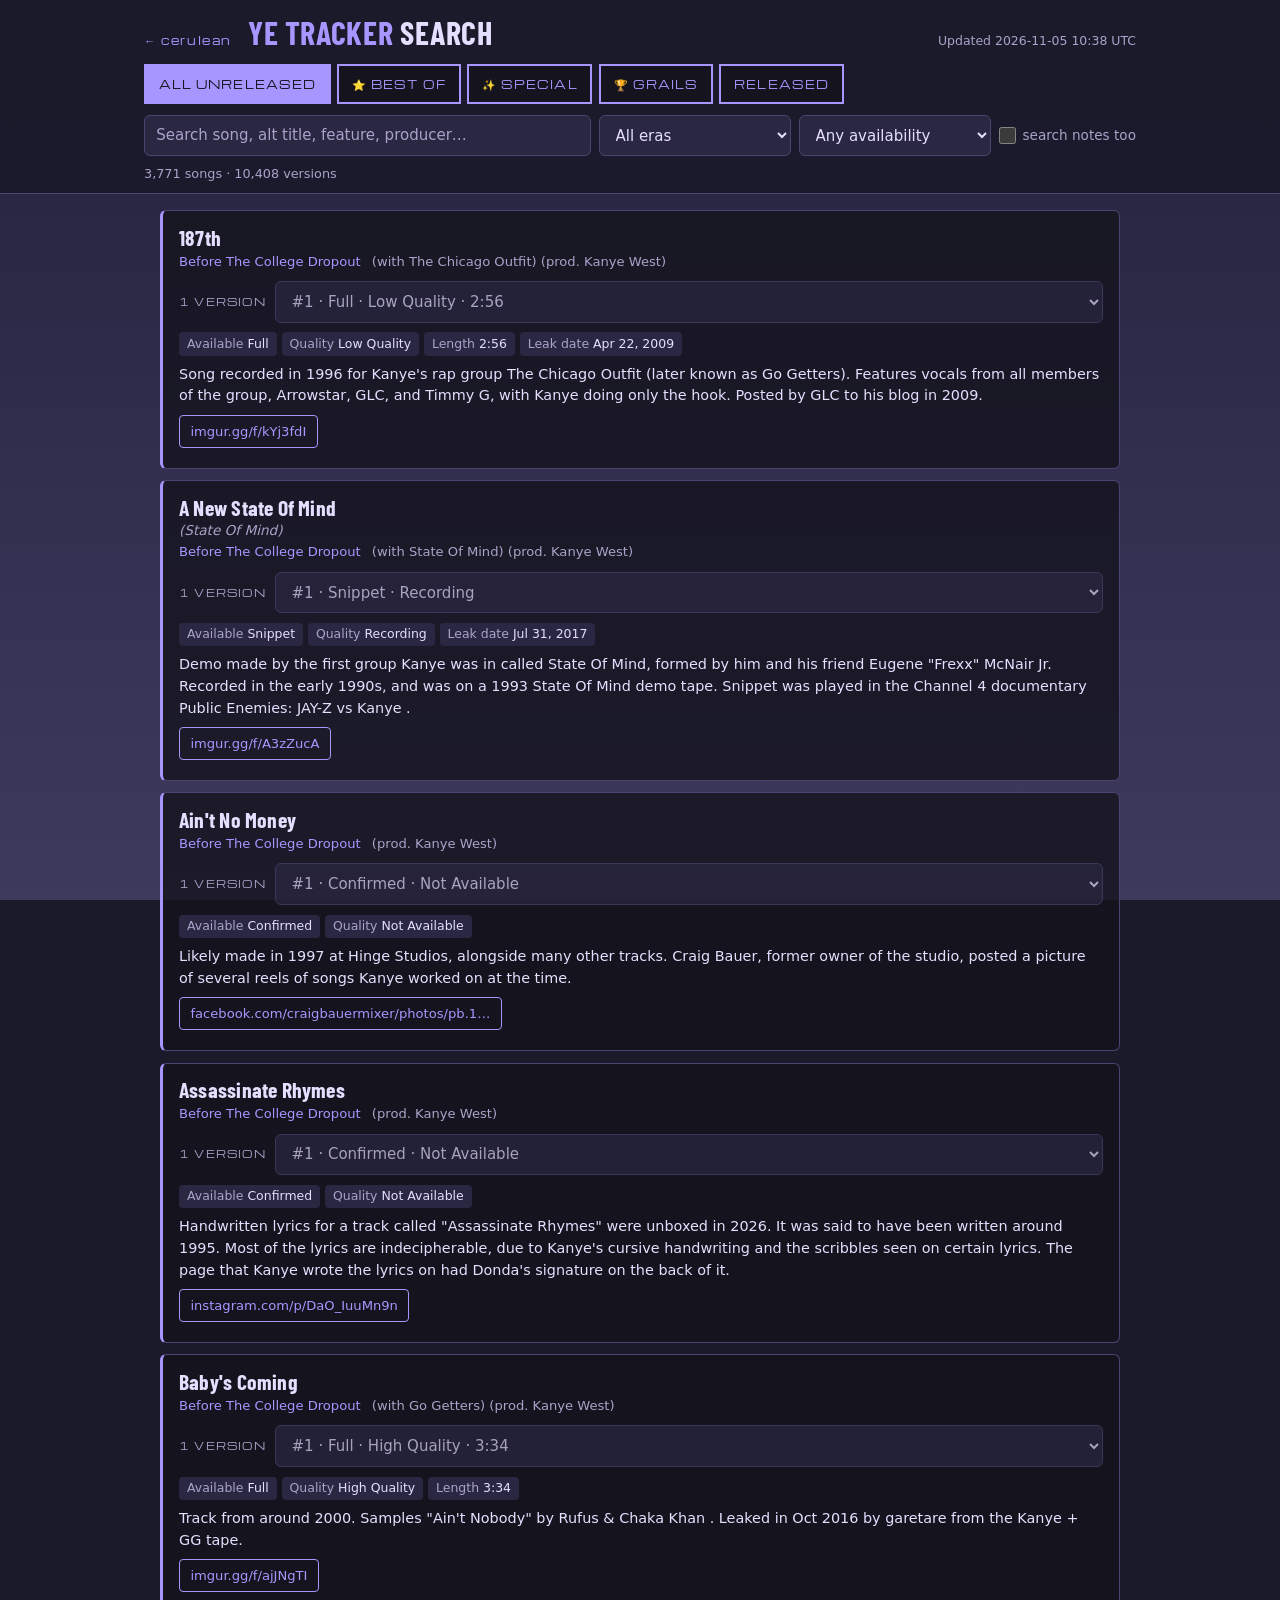
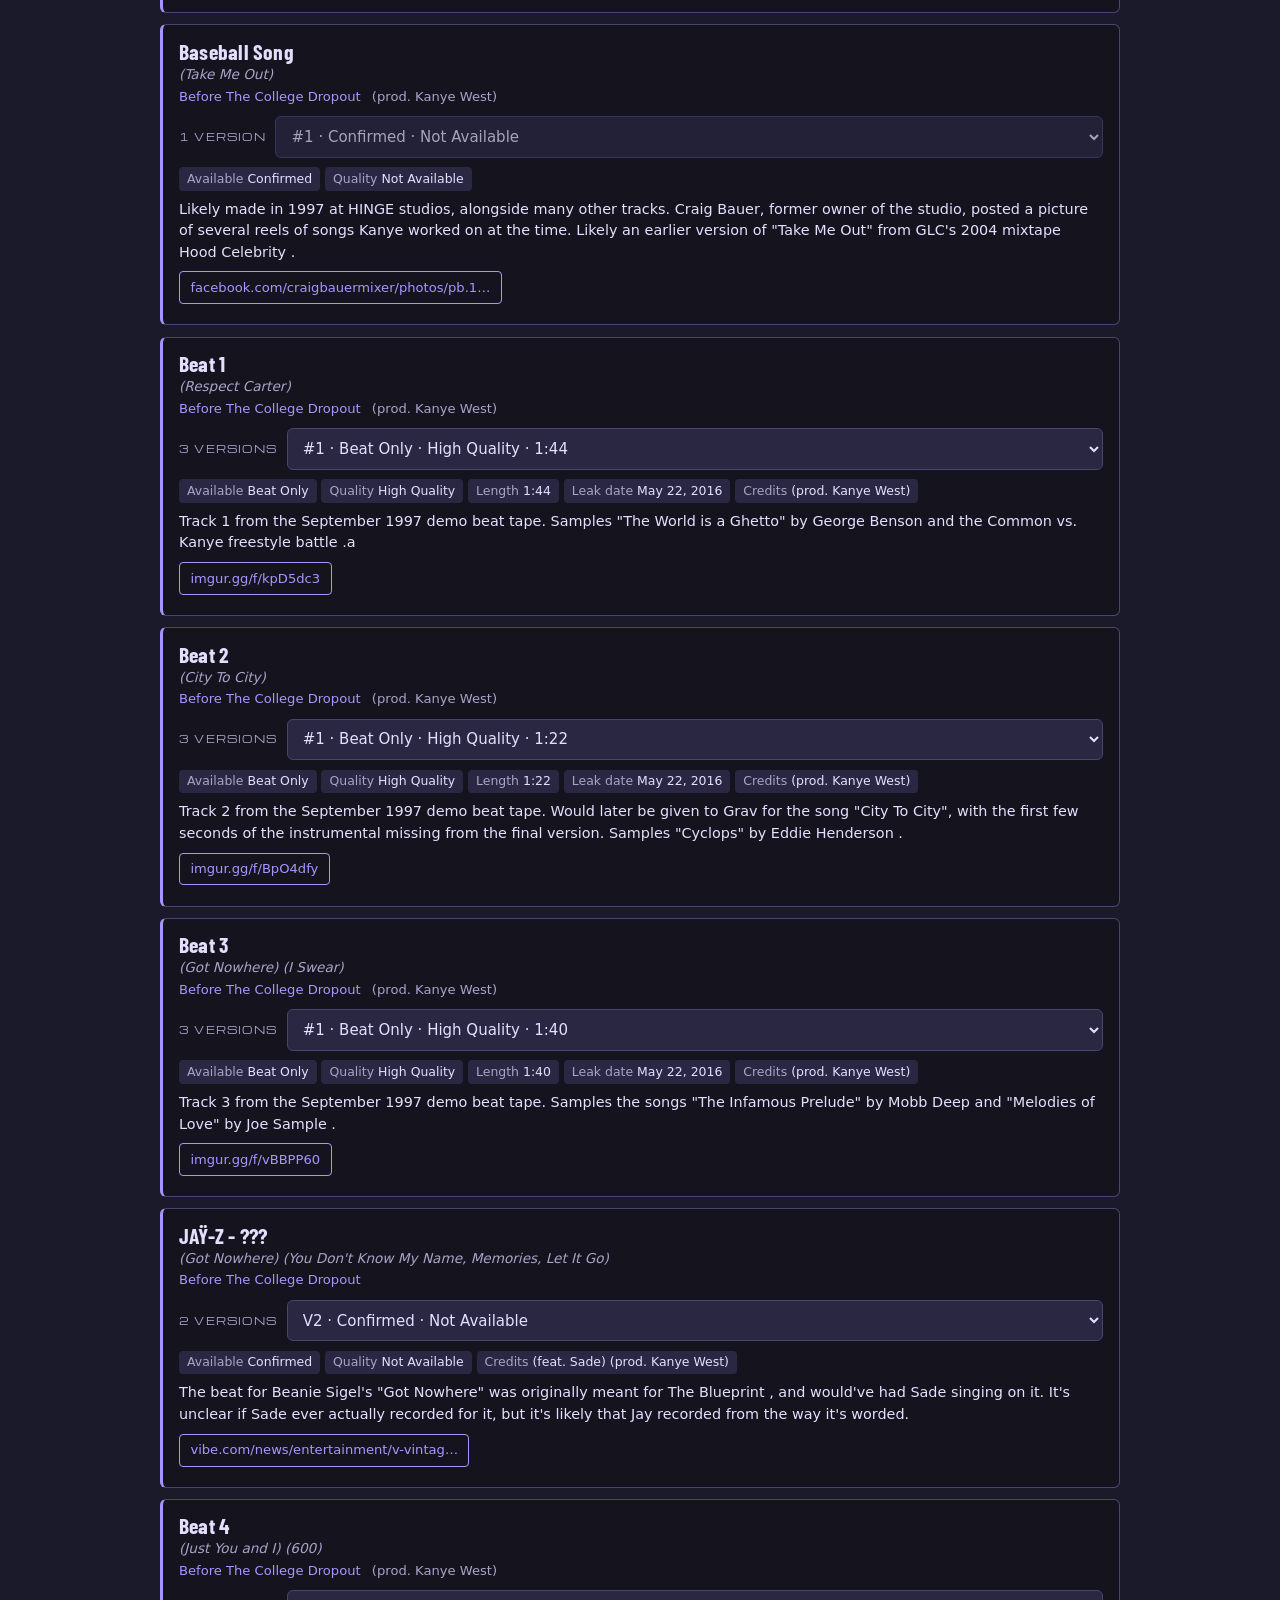
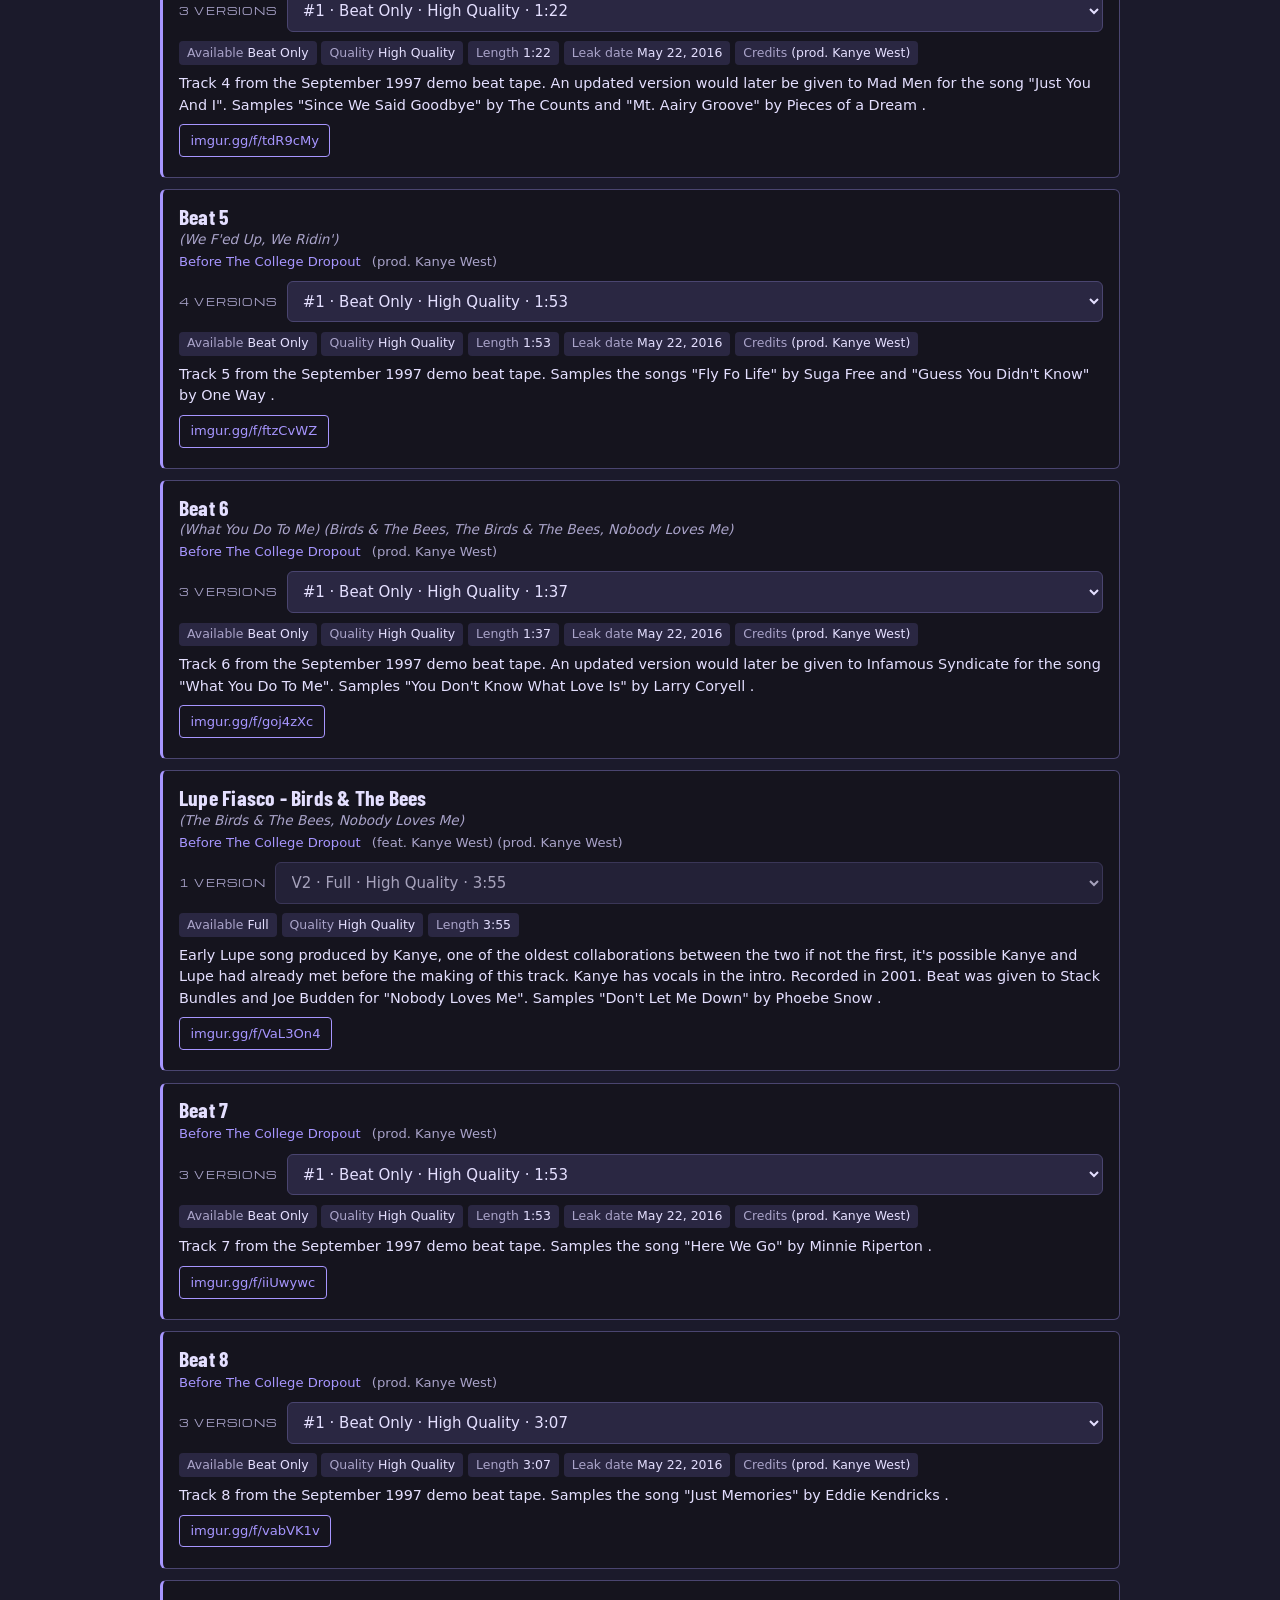
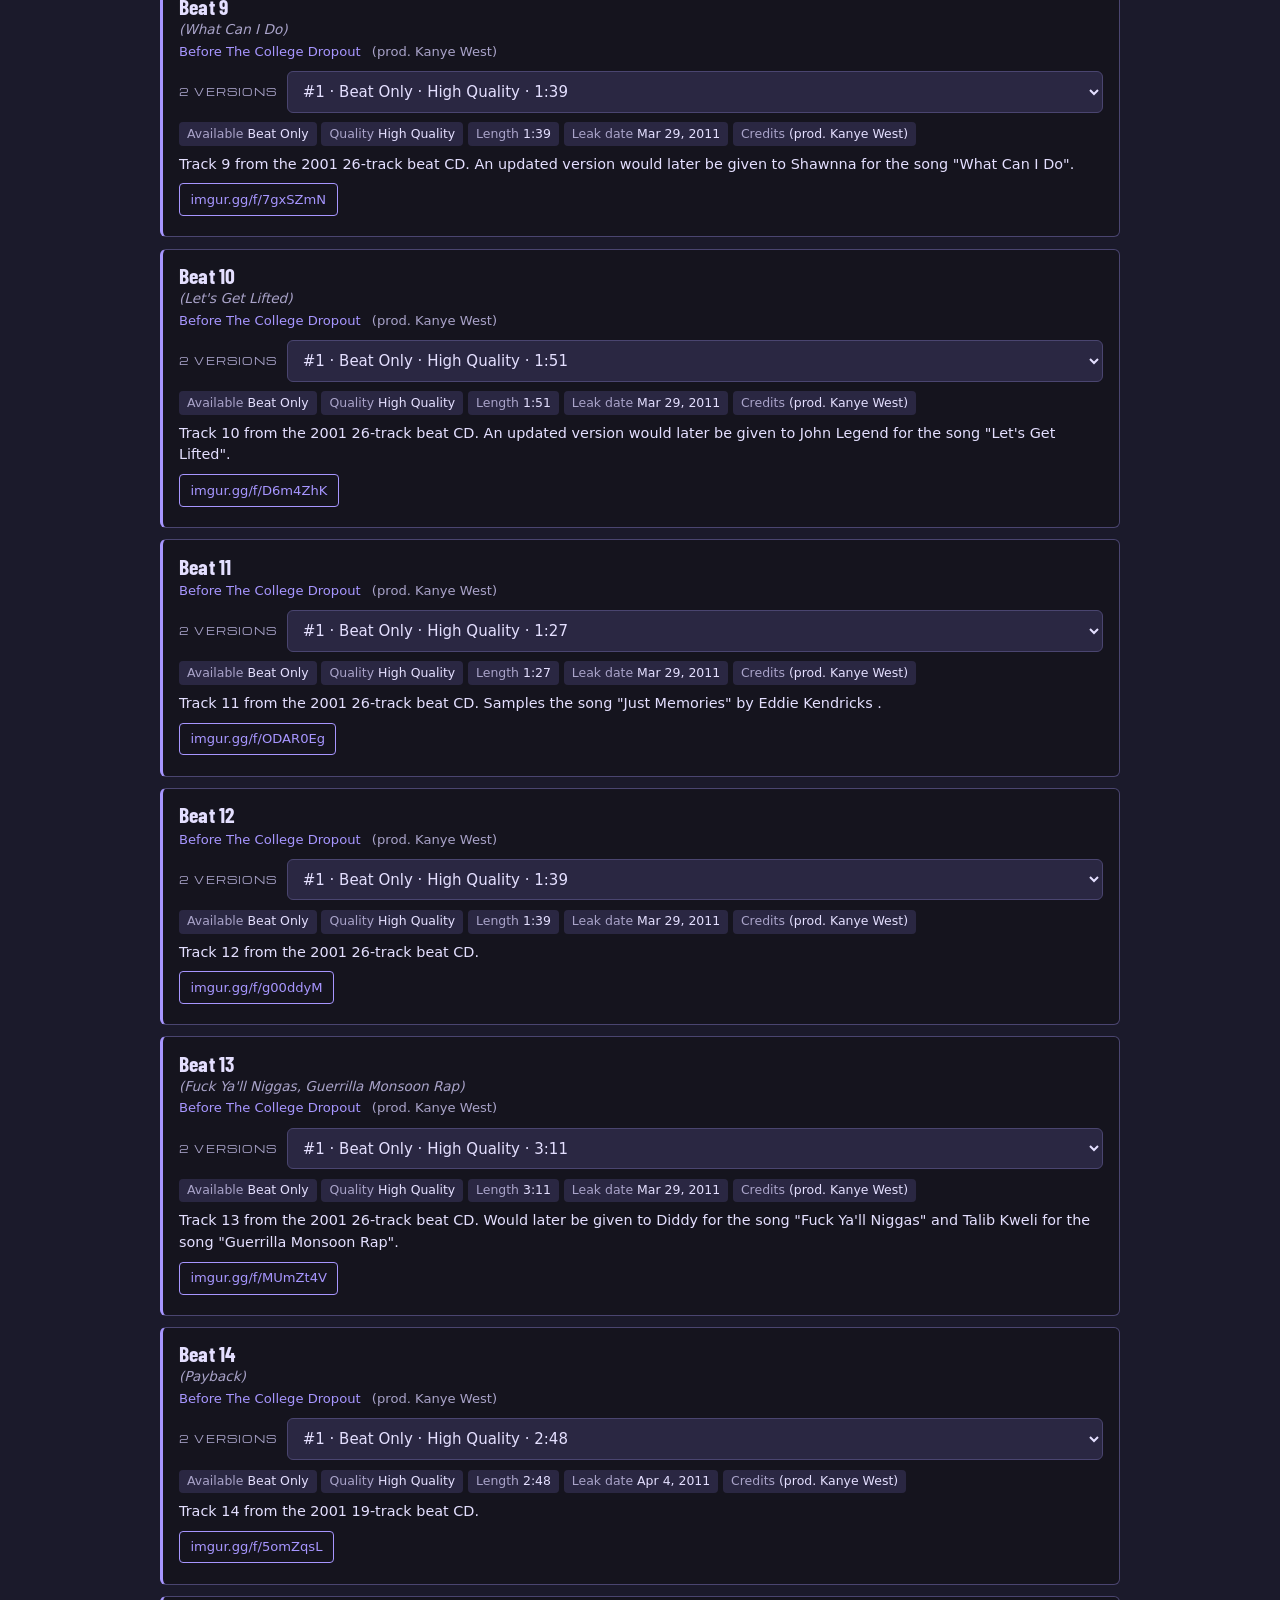
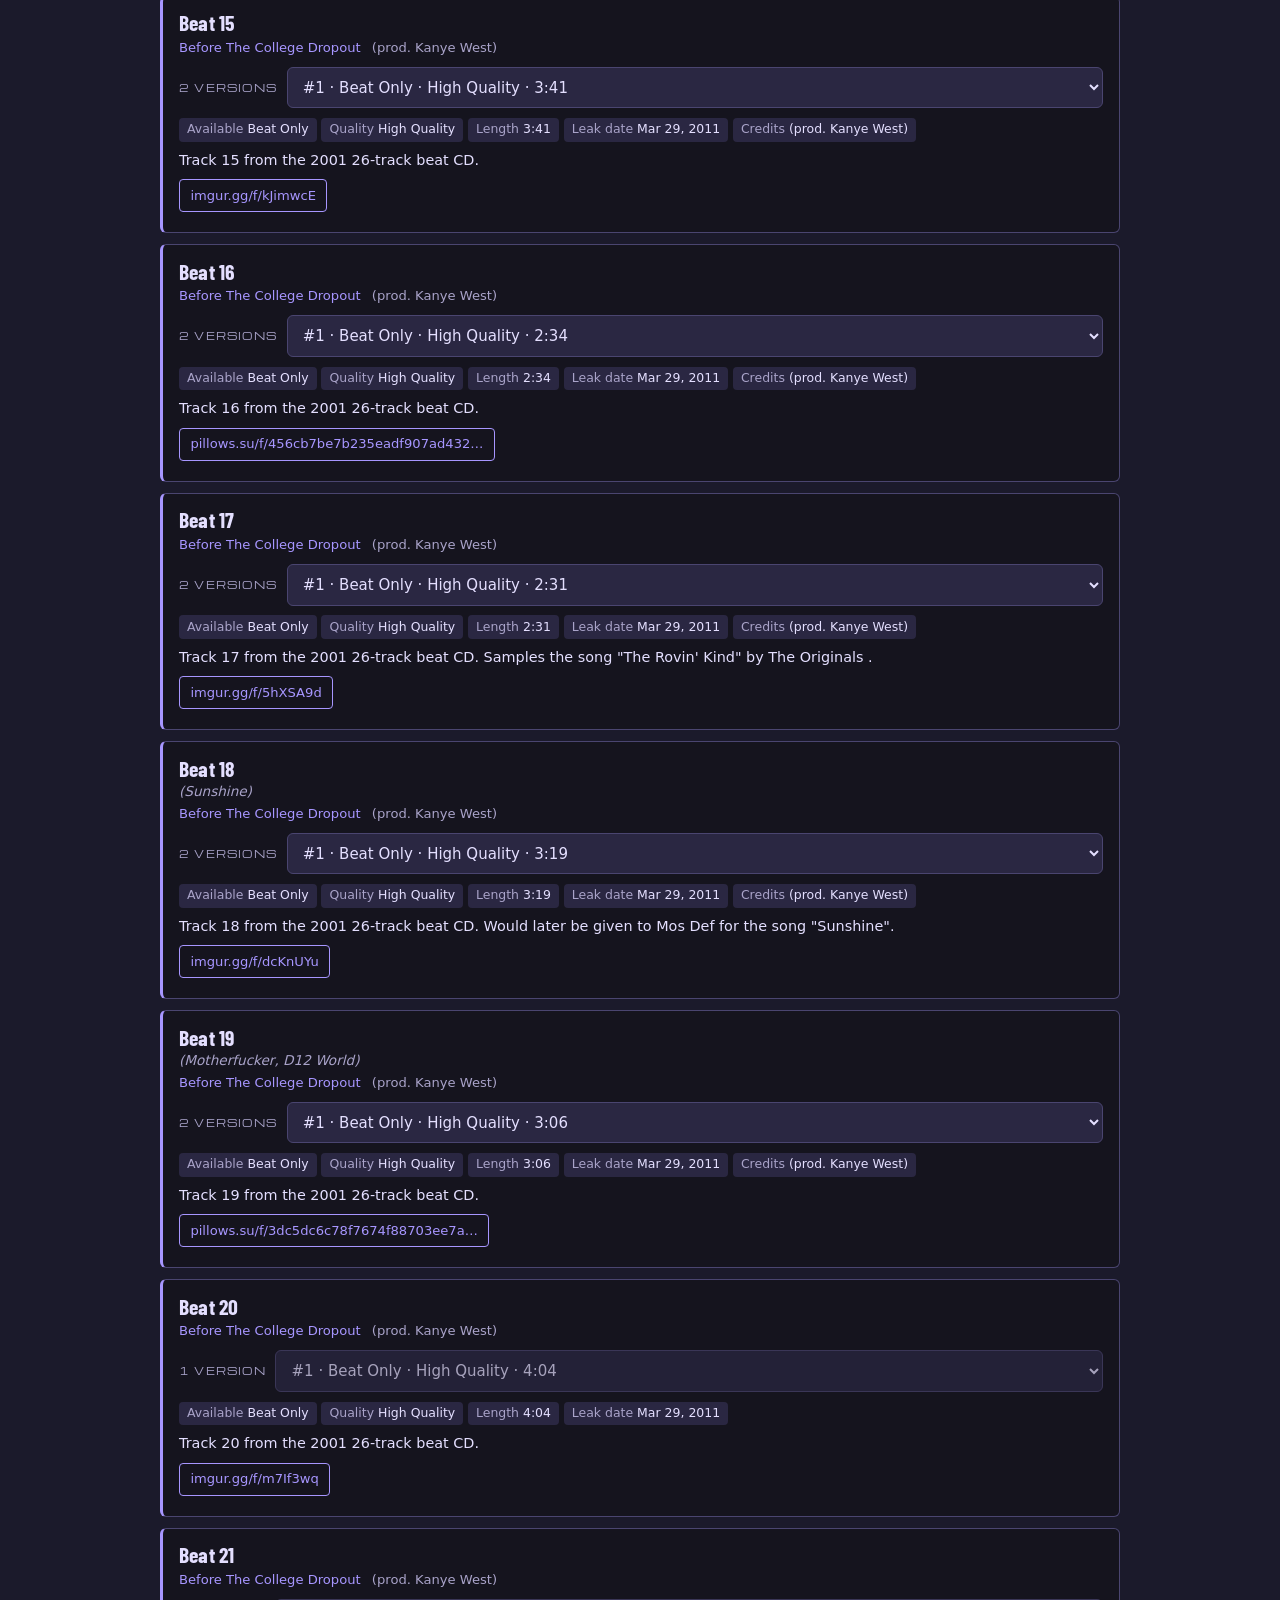
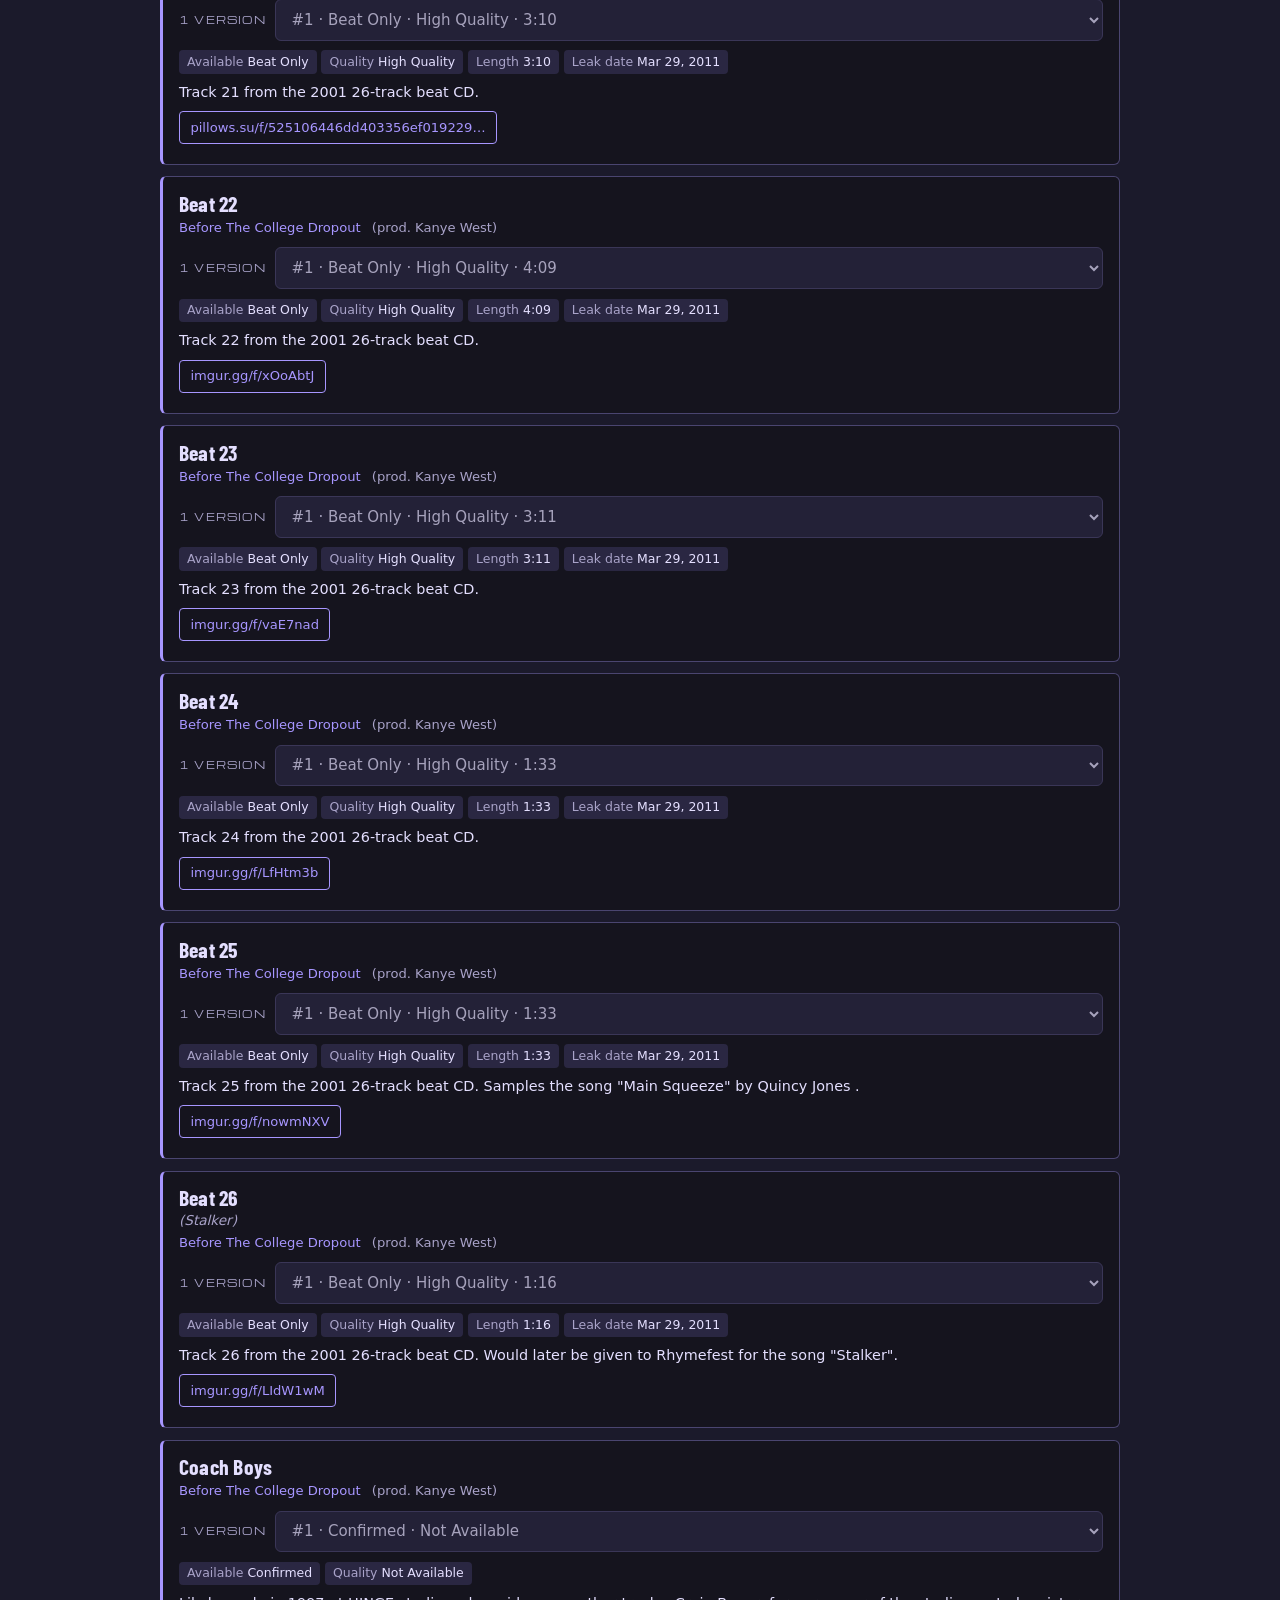
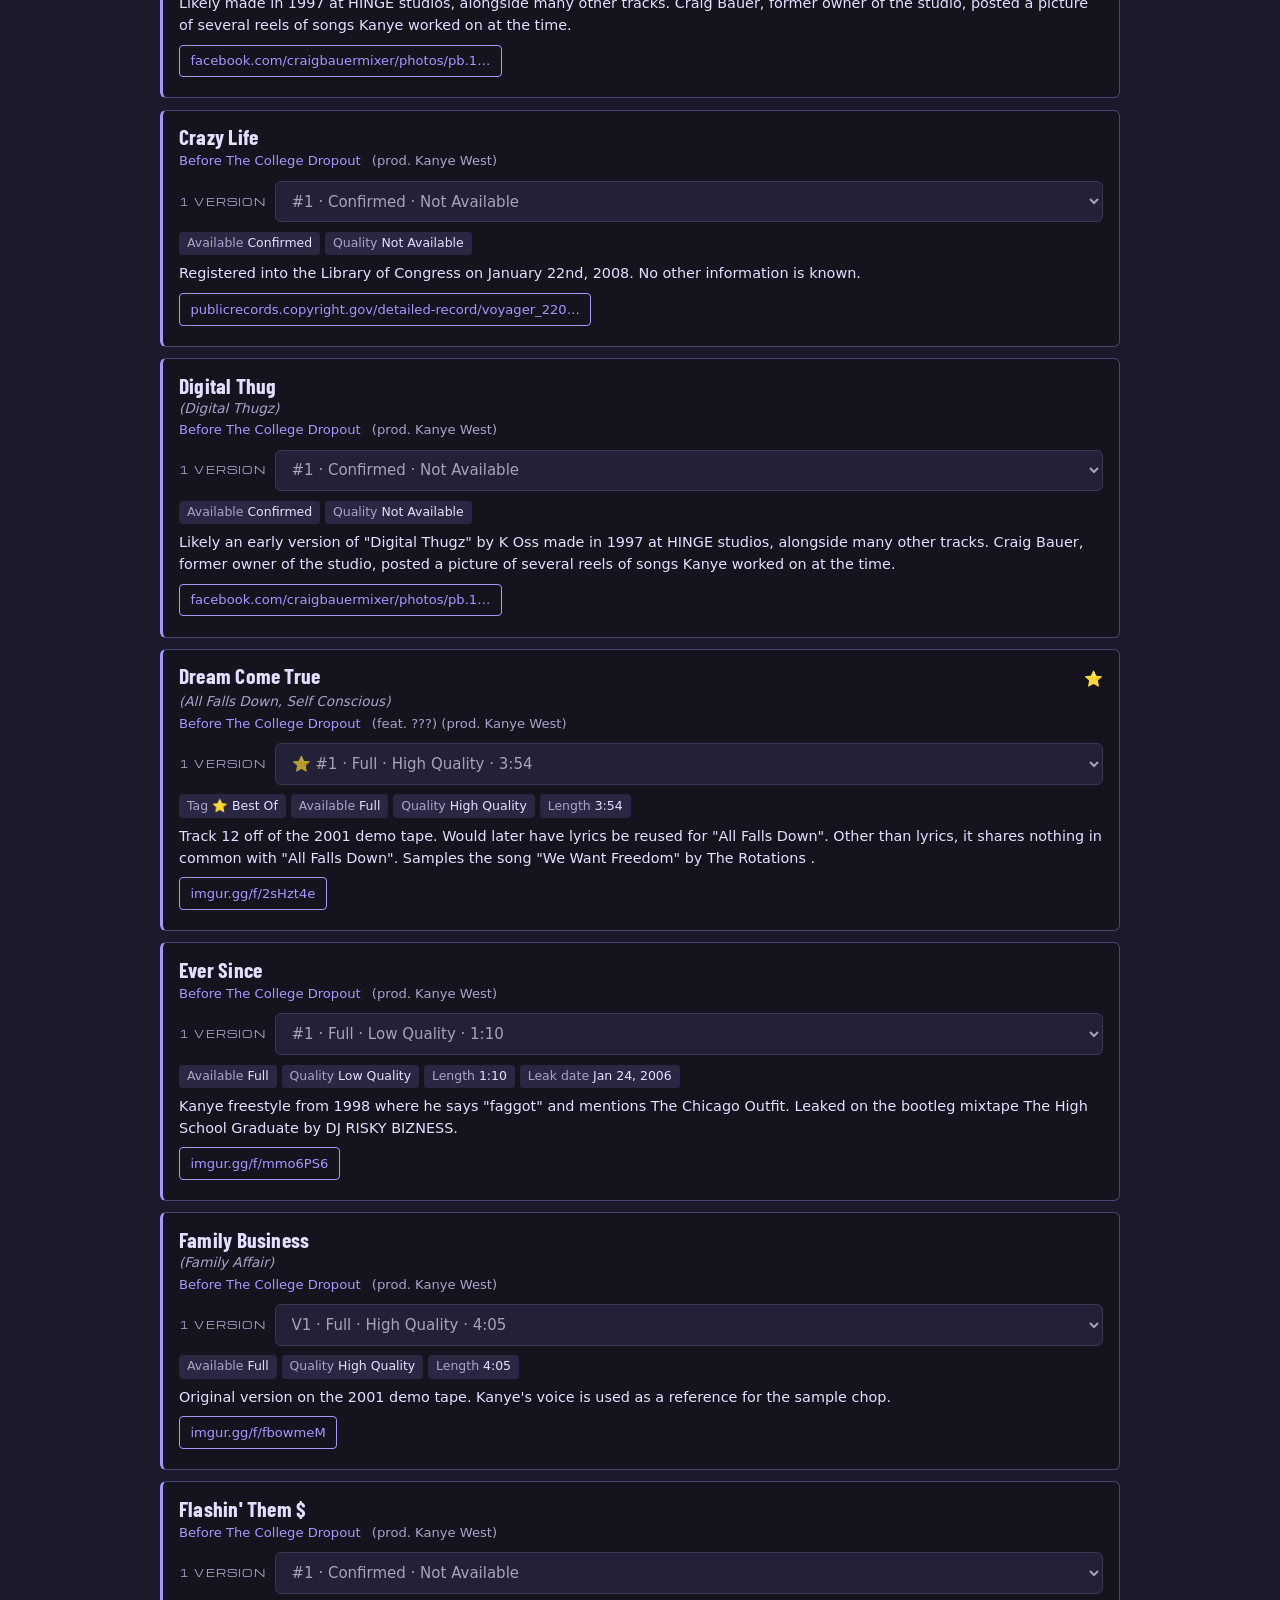
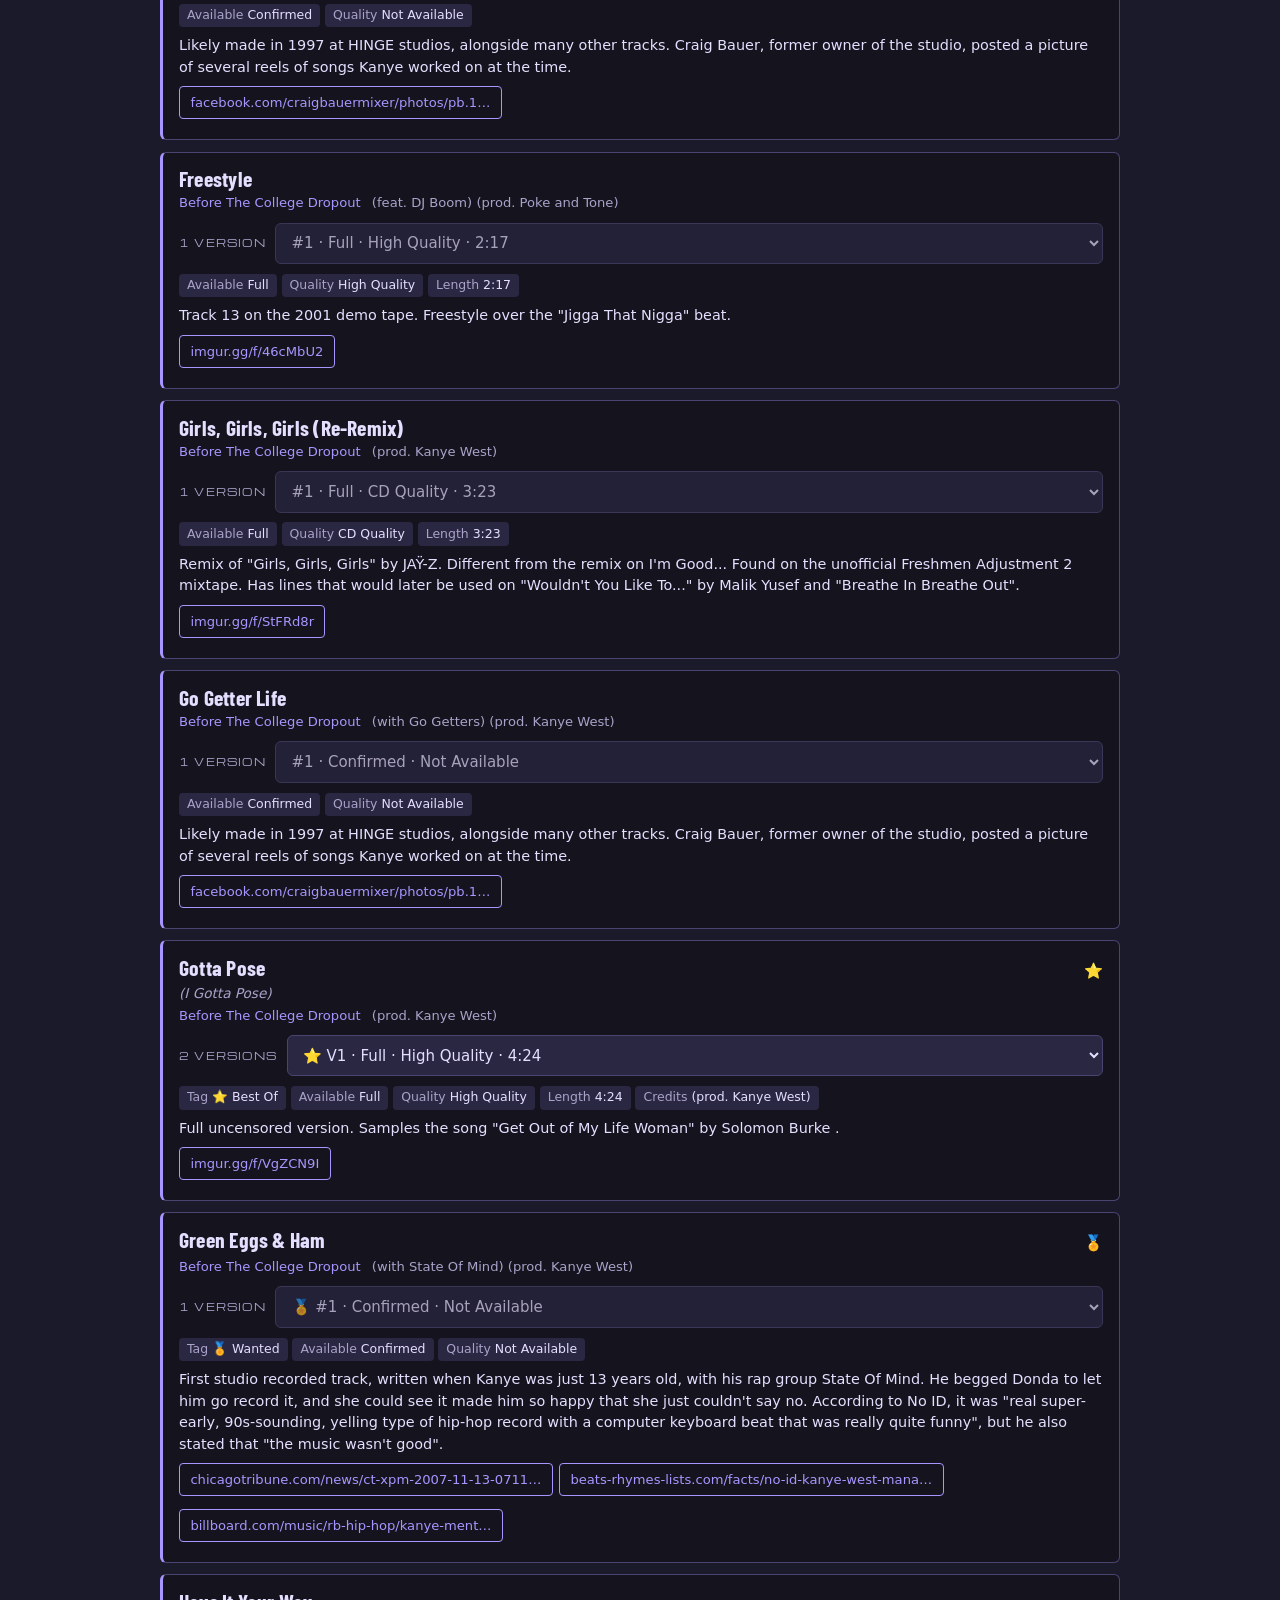
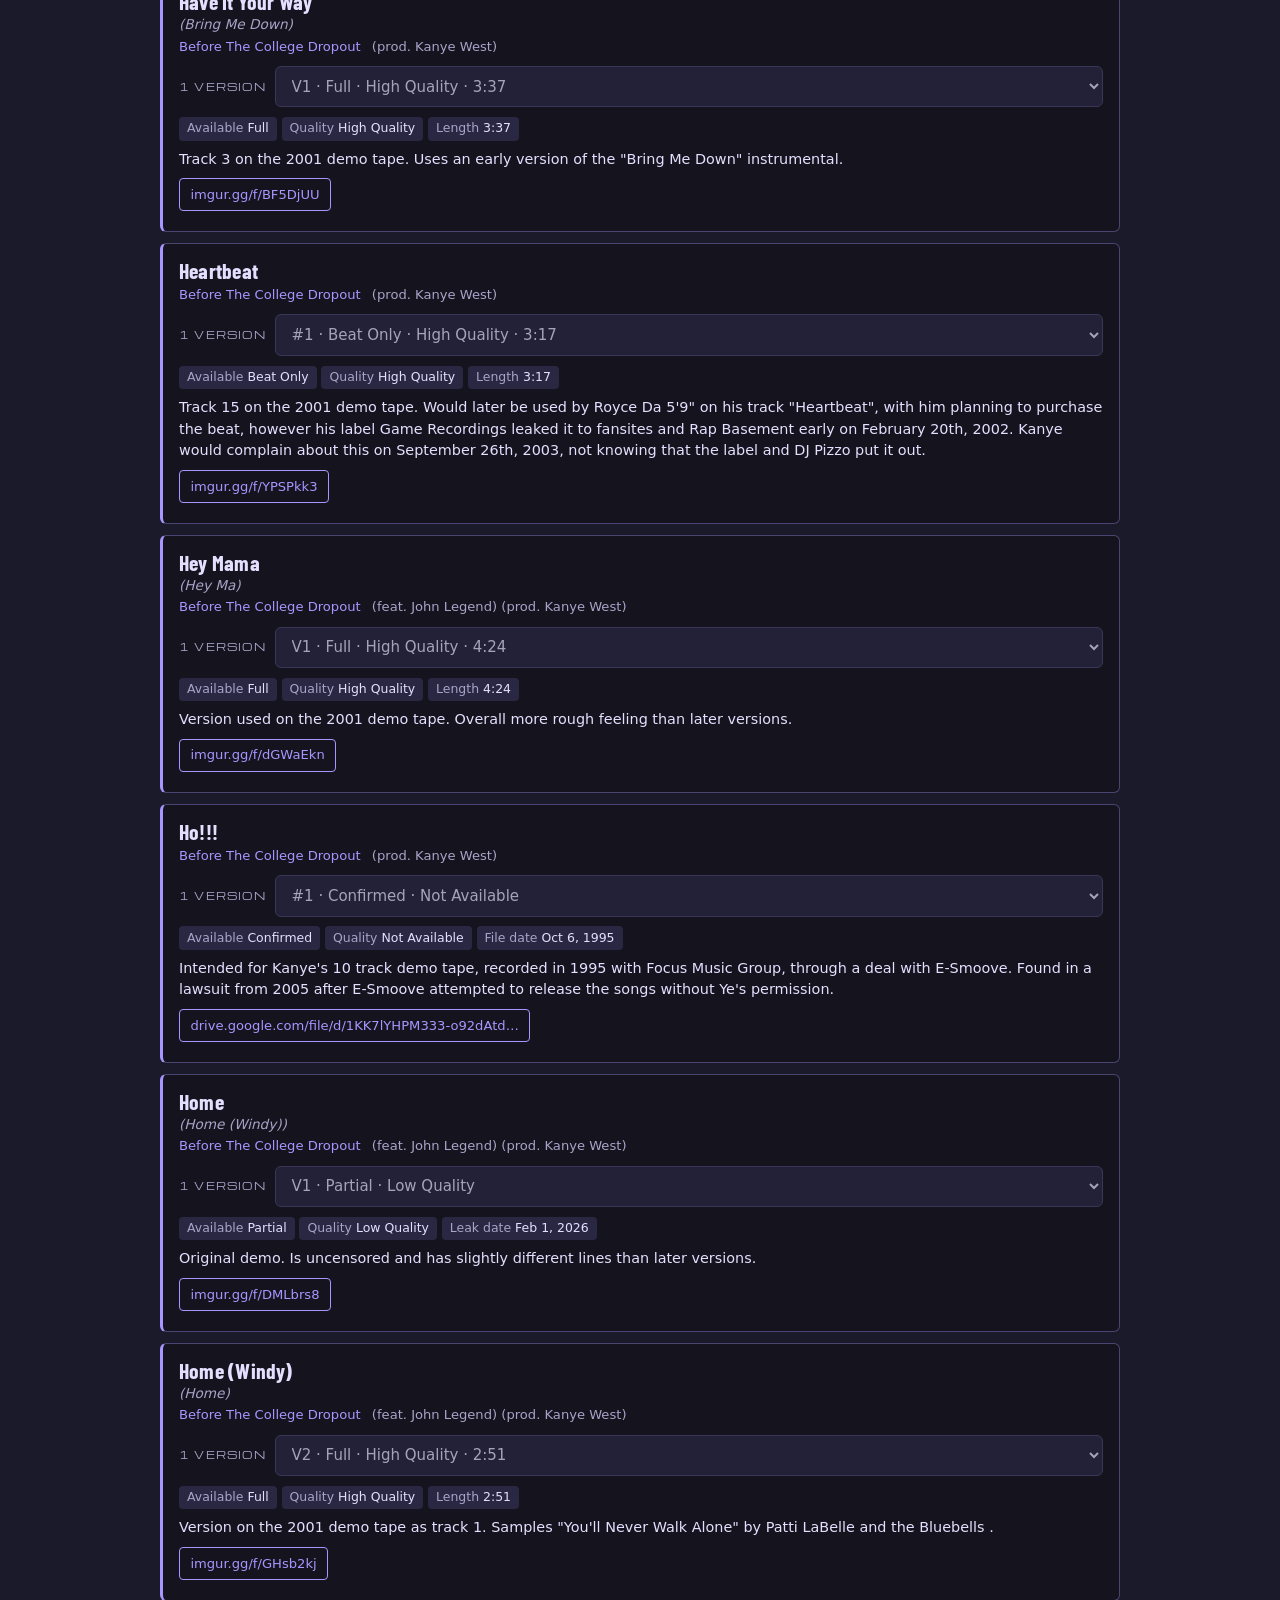
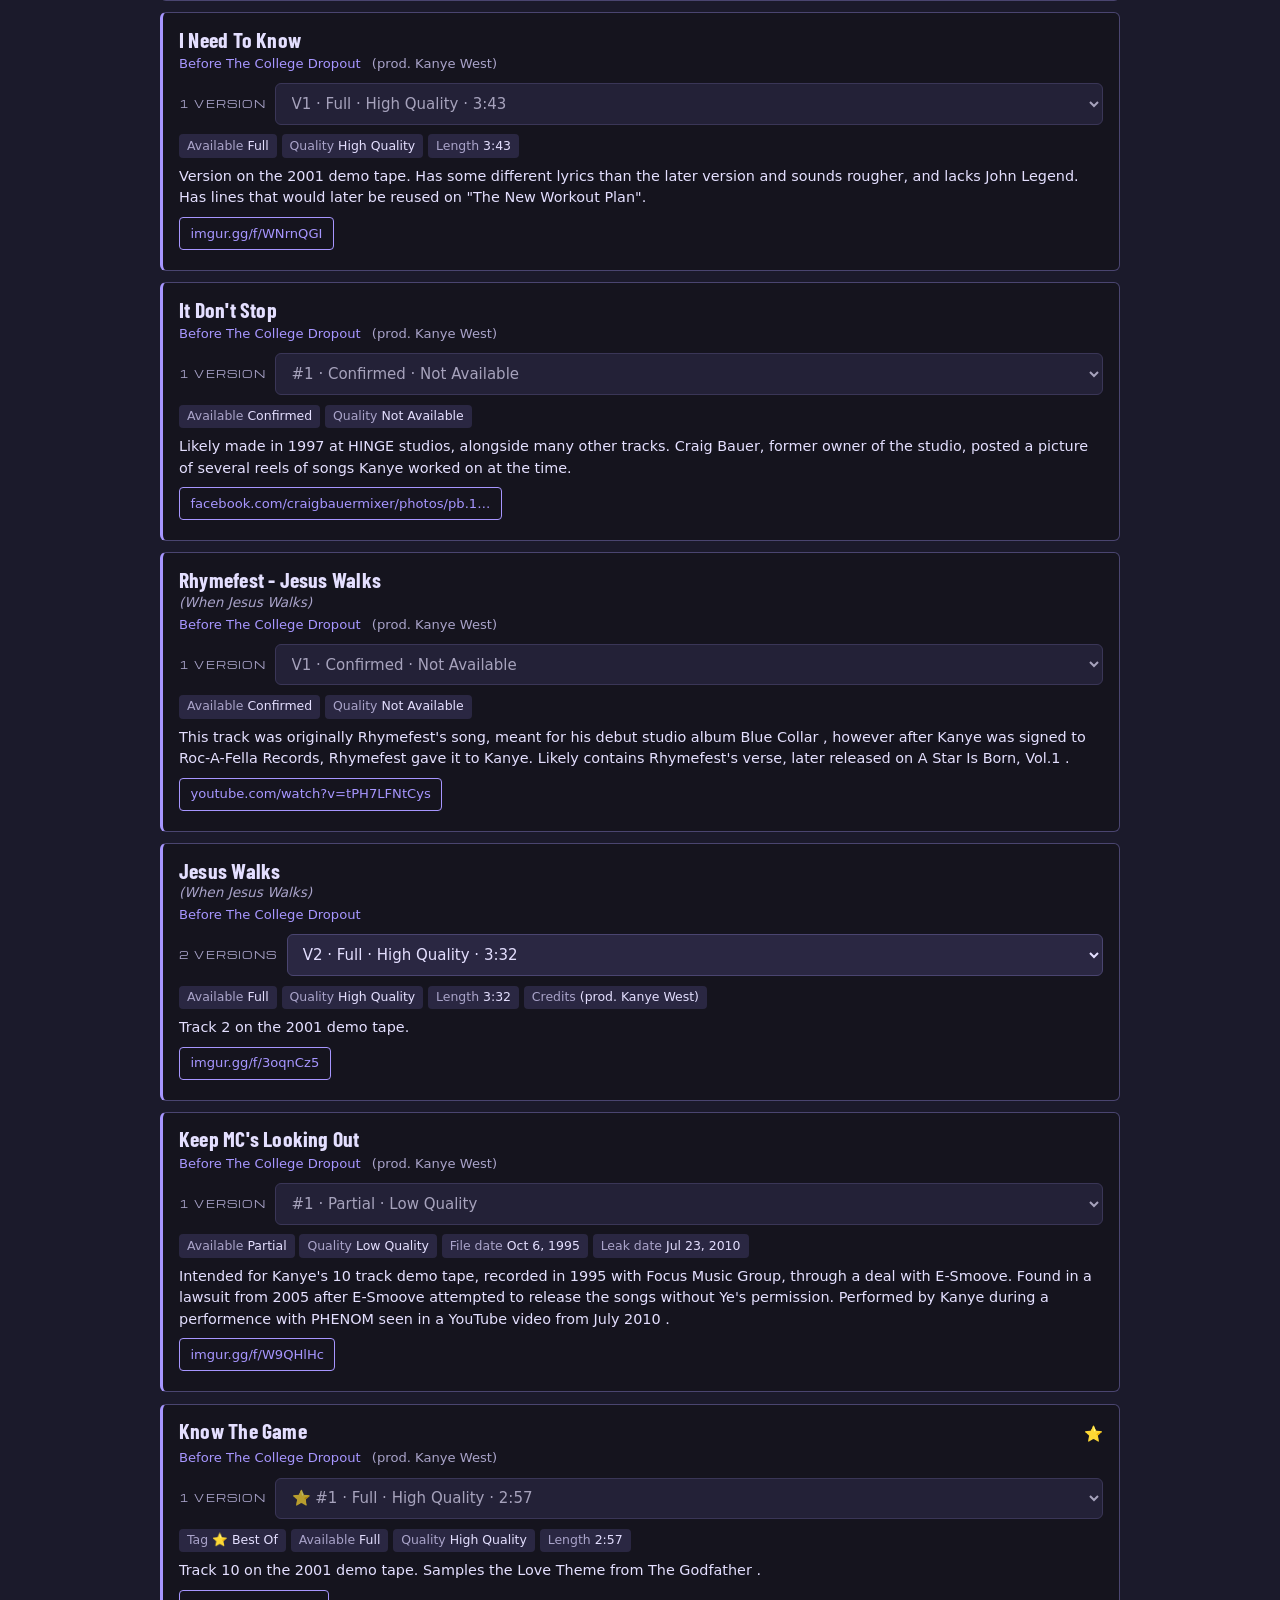
==== tracker/index.html @ 4802e254 "Add searchable ye tracker page at /tracker Scrapes yetracker.net into tracker/data.json, groups each" ====
<!DOCTYPE html>
<html lang="en">
<head>
  <meta charset="UTF-8">
  <meta name="viewport" content="width=device-width, initial-scale=1.0">
  <title>ye tracker search</title>
  <meta name="description" content="Search every song and version on the Ye Tracker, with Best Of and Special picks.">
  <link rel="icon" href="../favicon.svg" type="image/svg+xml">
  <meta name="theme-color" content="#24223a">
  <link rel="stylesheet" href="tracker.css">
</head>
<body>
  <header class="top">
    <div class="top-inner">
      <a class="home" href="../">← cerulean</a>
      <h1>ye tracker <span>search</span></h1>
      <p class="meta" id="meta">loading…</p>
    </div>

    <nav class="views" aria-label="Lists">
      <button type="button" data-view="all" aria-pressed="true">All unreleased</button>
      <button type="button" data-view="best" aria-pressed="false">⭐ Best Of</button>
      <button type="button" data-view="special" aria-pressed="false">✨ Special</button>
      <button type="button" data-view="grail" aria-pressed="false">🏆 Grails</button>
      <button type="button" data-view="released" aria-pressed="false">Released</button>
    </nav>

    <div class="controls">
      <label class="search">
        <span class="sr">Search songs</span>
        <input id="q" type="search" placeholder="Search song, alt title, feature, producer…" autocomplete="off" spellcheck="false">
      </label>
      <label class="sel">
        <span class="sr">Era</span>
        <select id="era"><option value="">All eras</option></select>
      </label>
      <label class="sel" id="portion-wrap">
        <span class="sr">Availability</span>
        <select id="portion">
          <option value="">Any availability</option>
          <option value="playable">Has audio</option>
          <option>OG File</option><option>Full</option><option>Tagged</option><option>Partial</option>
          <option>Snippet</option><option>Beat Only</option><option>Stem Bounce</option>
          <option>Confirmed</option><option>Rumored</option>
        </select>
      </label>
      <label class="check"><input id="notes" type="checkbox"> search notes too</label>
    </div>
    <p class="count" id="count" aria-live="polite"></p>
  </header>

  <main id="list" class="list"></main>
  <div id="more" class="more" aria-hidden="true"></div>

  <footer class="foot">
    Data from <a href="https://yetracker.net" target="_blank" rel="noopener">yetracker.net</a>, refreshed automatically. Not affiliated.
  </footer>

  <template id="card-tpl">
    <article class="card">
      <div class="card-head">
        <h2 class="name"></h2>
        <span class="flags"></span>
      </div>
      <p class="alt"></p>
      <p class="sub"><span class="era"></span><span class="credits"></span></p>
      <label class="vsel">
        <span class="vlabel"></span>
        <select class="versions"></select>
      </label>
      <div class="detail">
        <dl class="facts"></dl>
        <p class="notes"></p>
        <ul class="links"></ul>
      </div>
    </article>
  </template>

  <script src="tracker.js"></script>
</body>
</html>
---- tracker/tracker.css ----
@font-face { font-family: "Barlow Condensed"; src: url("../fonts/barlow-condensed-700.woff2") format("woff2"); font-weight: 700; font-display: swap; }
@font-face { font-family: "Michroma"; src: url("../fonts/michroma-400.woff2") format("woff2"); font-weight: 400; font-display: swap; }

:root {
  --bg: #1b1a2b;
  --panel: rgb(20 18 28 / .78);
  --panel-2: #2a2742;
  --line: #4a4570;
  --accent: #a796ff;
  --text: #e4dfff;
  --muted: #a9a3c9;
  --gold: #ffd966;
  --title: "Barlow Condensed", "Arial Narrow", Impact, sans-serif;
  --label: "Michroma", "Eurostile", Arial, sans-serif;
  --body: system-ui, -apple-system, "Segoe UI", Roboto, sans-serif;
  color-scheme: dark;
}

* { box-sizing: border-box; margin: 0; padding: 0; }
html { background: var(--bg); }
body {
  min-height: 100svh;
  background: linear-gradient(180deg, #24223a 0%, #2e2b4a 40%, #3e3a5e 100%) fixed;
  color: var(--text);
  font: 15px/1.5 var(--body);
  -webkit-font-smoothing: antialiased;
  overflow-x: hidden;
}
a { color: var(--accent); }
a:hover { color: var(--text); }
:focus-visible { outline: 3px solid var(--text); outline-offset: 2px; }
.sr { position: absolute; width: 1px; height: 1px; overflow: hidden; clip-path: inset(50%); white-space: nowrap; }

/* ---------- header ---------- */
.top {
  position: sticky; top: 0; z-index: 5;
  background: rgb(27 26 43 / .94);
  backdrop-filter: blur(8px);
  border-bottom: 1px solid var(--line);
  padding: 1rem 16px .6rem;
}
.top > * { max-width: 62rem; margin-inline: auto; }
.top-inner { display: flex; align-items: baseline; flex-wrap: wrap; gap: .3rem 1rem; }
.home { font: .7rem var(--label); letter-spacing: .14em; text-decoration: none; text-transform: lowercase; }
h1 { font: 700 2rem/1 var(--title); text-transform: uppercase; letter-spacing: .02em; color: var(--accent); }
h1 span { color: var(--text); }
.meta { margin-left: auto; font-size: .78rem; color: var(--muted); }

.views { display: flex; gap: .4rem; margin-top: .8rem; overflow-x: auto; scrollbar-width: none; }
.views button {
  flex: none; cursor: pointer;
  font: .68rem var(--label); letter-spacing: .1em; text-transform: uppercase;
  color: var(--accent); background: var(--panel); border: 2px solid var(--accent);
  padding: .5rem .8rem; min-height: 2.5rem;
}
.views button[aria-pressed="true"] { background: var(--accent); color: #14121c; }

.controls { display: flex; flex-wrap: wrap; gap: .5rem; margin-top: .7rem; align-items: center; }
.search { flex: 1 1 18rem; }
input[type="search"], select {
  width: 100%; min-height: 2.6rem; font: inherit; color: var(--text);
  background: var(--panel-2); border: 1px solid var(--line); border-radius: 6px; padding: .45rem .7rem;
}
input[type="search"]::placeholder { color: var(--muted); }
.sel { flex: 0 1 12rem; }
.check { font-size: .85rem; color: var(--muted); display: flex; gap: .4rem; align-items: center; cursor: pointer; }
.check input { accent-color: var(--accent); width: 1.05rem; height: 1.05rem; }
.count { margin-top: .5rem; font-size: .8rem; color: var(--muted); }

/* ---------- song cards ---------- */
.list { max-width: 62rem; margin: 1rem auto 0; padding: 0 16px; display: grid; gap: .7rem; }
.card {
  background: var(--panel); border: 1px solid var(--line); border-left: 3px solid var(--accent);
  border-radius: 6px; padding: .85rem 1rem;
}
.card-head { display: flex; gap: .6rem; align-items: baseline; justify-content: space-between; }
.name { font: 700 1.35rem/1.15 var(--title); letter-spacing: .01em; overflow-wrap: anywhere; }
.flags { flex: none; font-size: .95rem; }
.alt { color: var(--muted); font-size: .85rem; font-style: italic; }
.alt:empty { display: none; }
.sub { font-size: .82rem; color: var(--muted); margin-top: .15rem; display: flex; flex-wrap: wrap; gap: 0 .7rem; }
.era { color: var(--accent); }

.vsel { display: flex; flex-wrap: wrap; align-items: center; gap: .4rem .6rem; margin-top: .6rem; }
.vlabel { font: .62rem var(--label); letter-spacing: .12em; text-transform: uppercase; color: var(--muted); }
.vsel select { flex: 1 1 16rem; width: auto; max-width: 100%; }

.detail { margin-top: .6rem; }
.facts { display: flex; flex-wrap: wrap; gap: .3rem; }
.facts div { background: var(--panel-2); border-radius: 4px; padding: .15rem .5rem; font-size: .78rem; }
.facts dt { display: inline; color: var(--muted); }
.facts dt::after { content: " "; }
.facts dd { display: inline; }
.notes { margin-top: .5rem; font-size: .9rem; white-space: pre-line; }
.notes:empty { display: none; }
.links { list-style: none; margin-top: .5rem; display: flex; flex-wrap: wrap; gap: .4rem; }
.links a {
  display: inline-block; max-width: 100%; overflow: hidden; text-overflow: ellipsis; white-space: nowrap;
  font-size: .82rem; text-decoration: none; padding: .35rem .65rem;
  border: 1px solid var(--accent); border-radius: 4px;
}
.links a:hover { background: var(--accent); color: #14121c; }
.nolink { font-size: .82rem; color: var(--muted); }

.empty { text-align: center; color: var(--muted); padding: 3rem 1rem; }
.more { height: 1px; }
.foot { max-width: 62rem; margin: 2rem auto; padding: 0 16px 2rem; font-size: .8rem; color: var(--muted); text-align: center; }

@media (max-width: 600px) {
  .top { position: static; }
  h1 { font-size: 1.7rem; }
  .meta { margin-left: 0; width: 100%; }
  .sel { flex: 1 1 45%; }
  .card { padding: .75rem; }
}
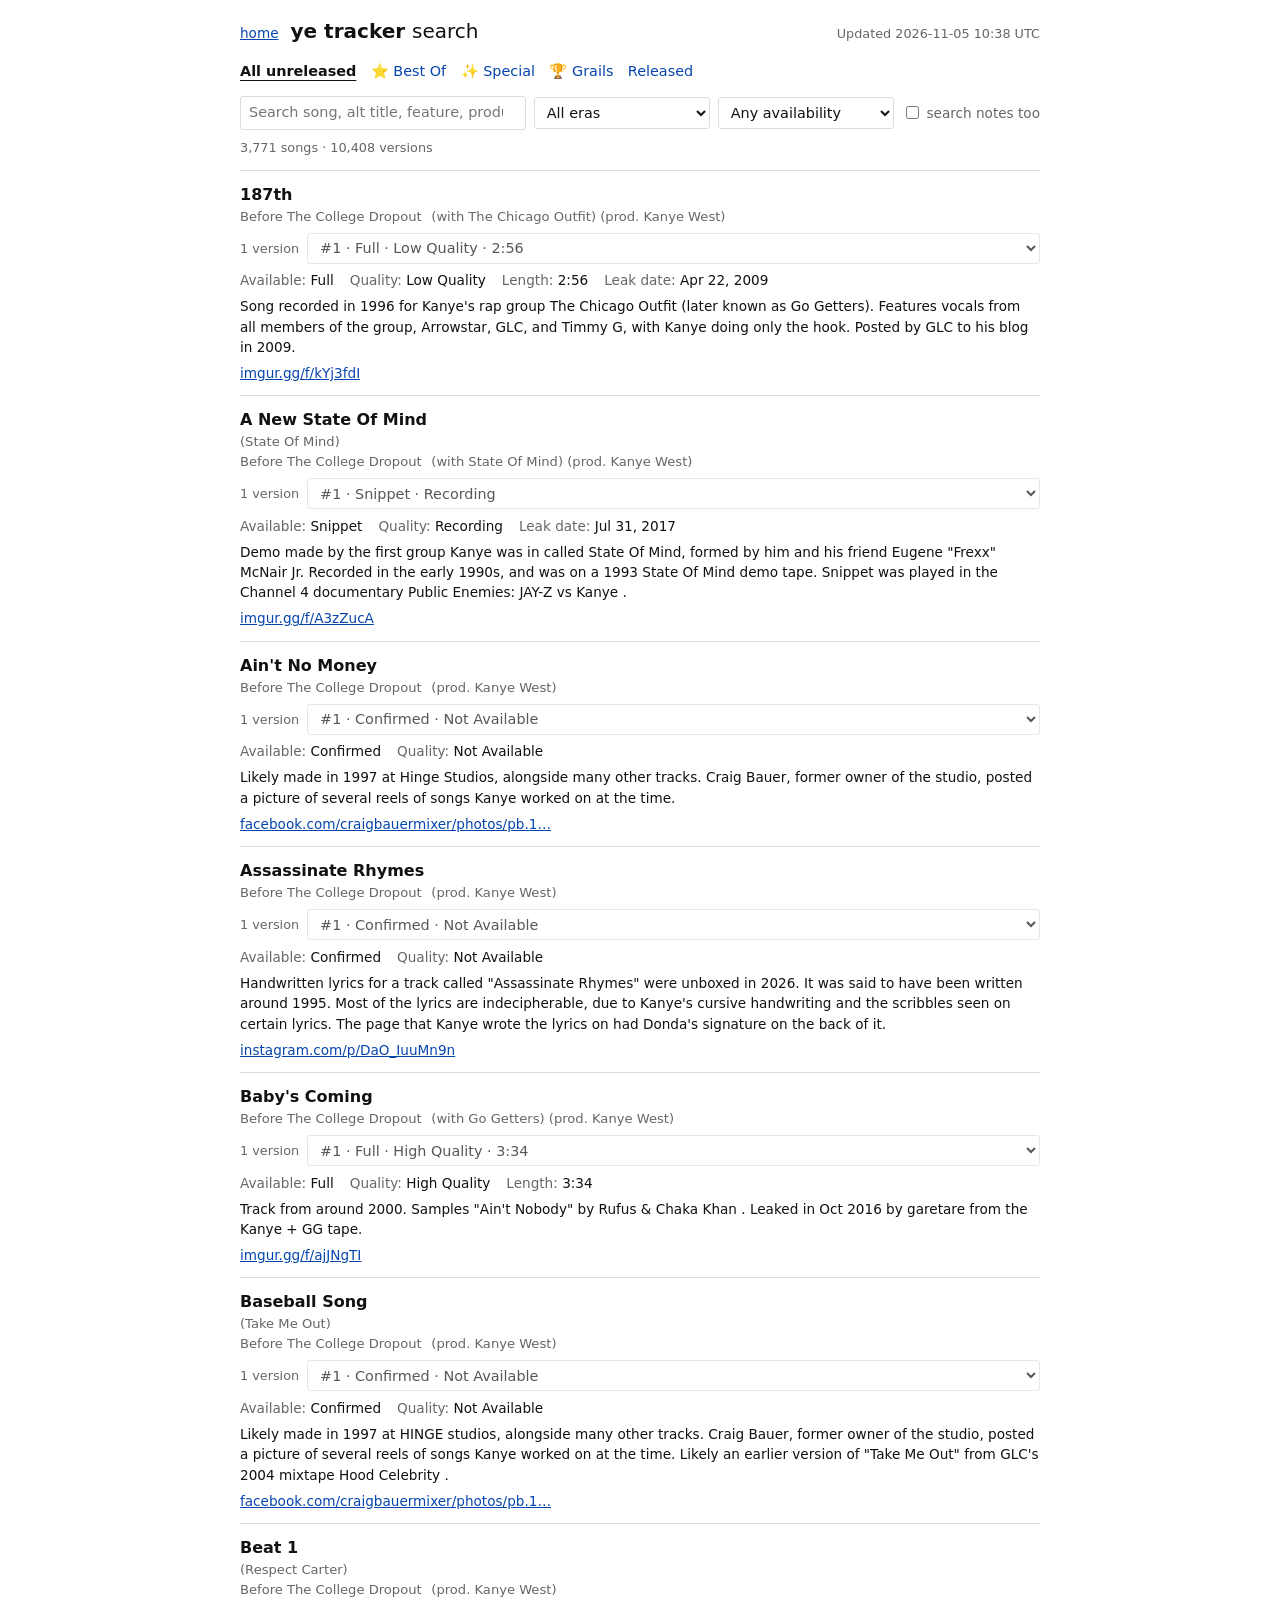
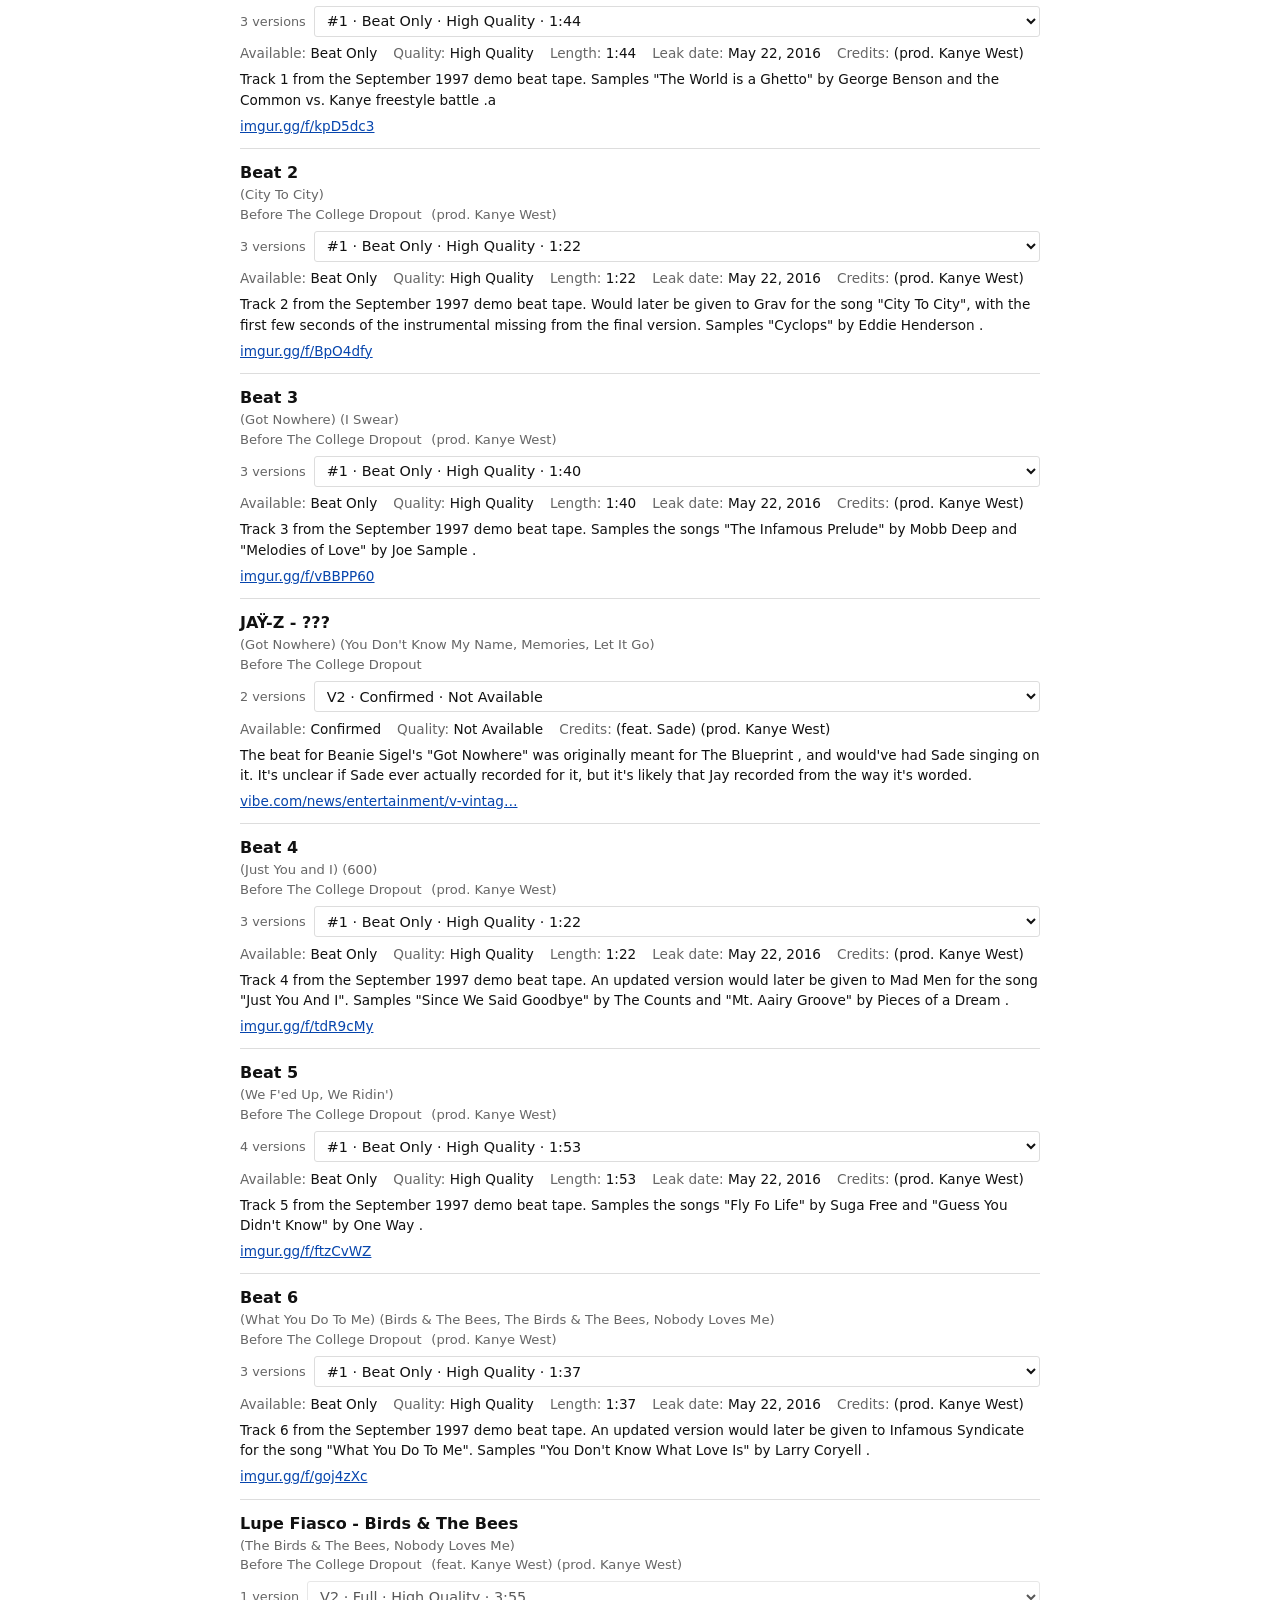
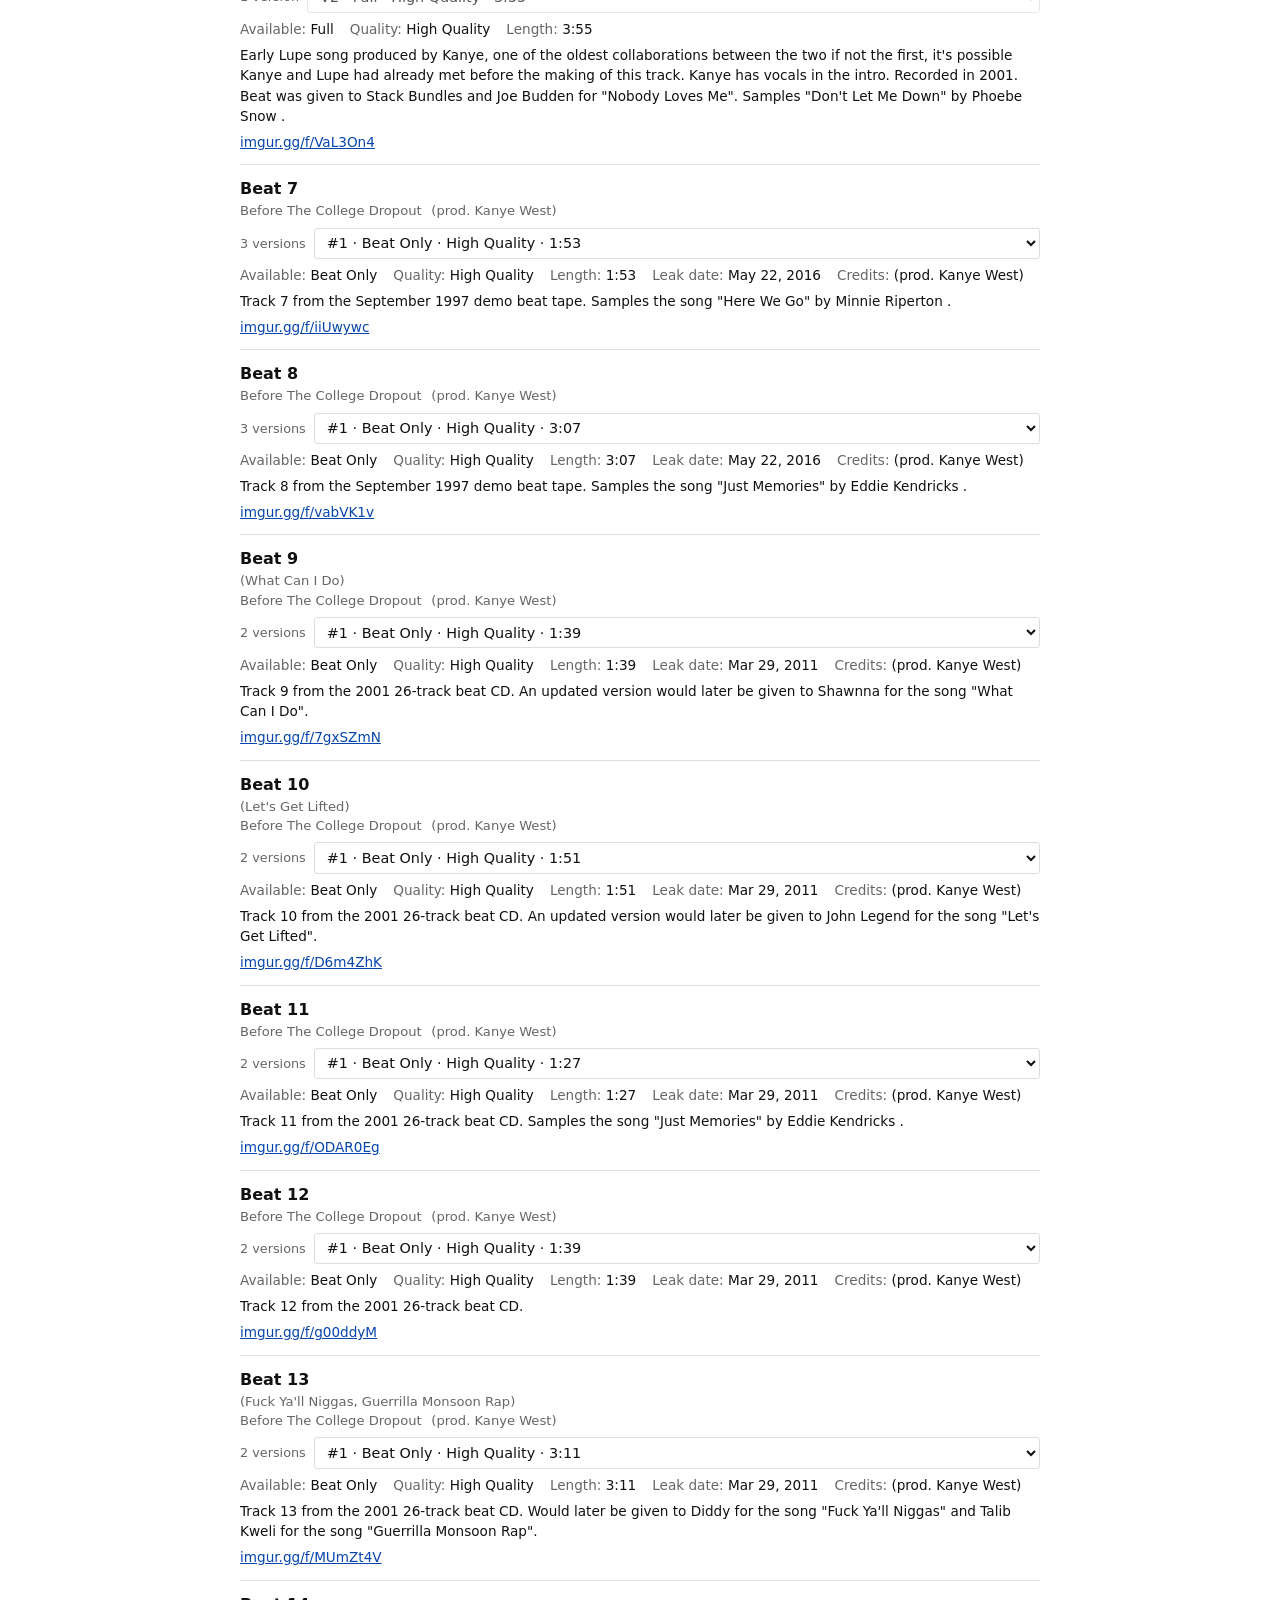
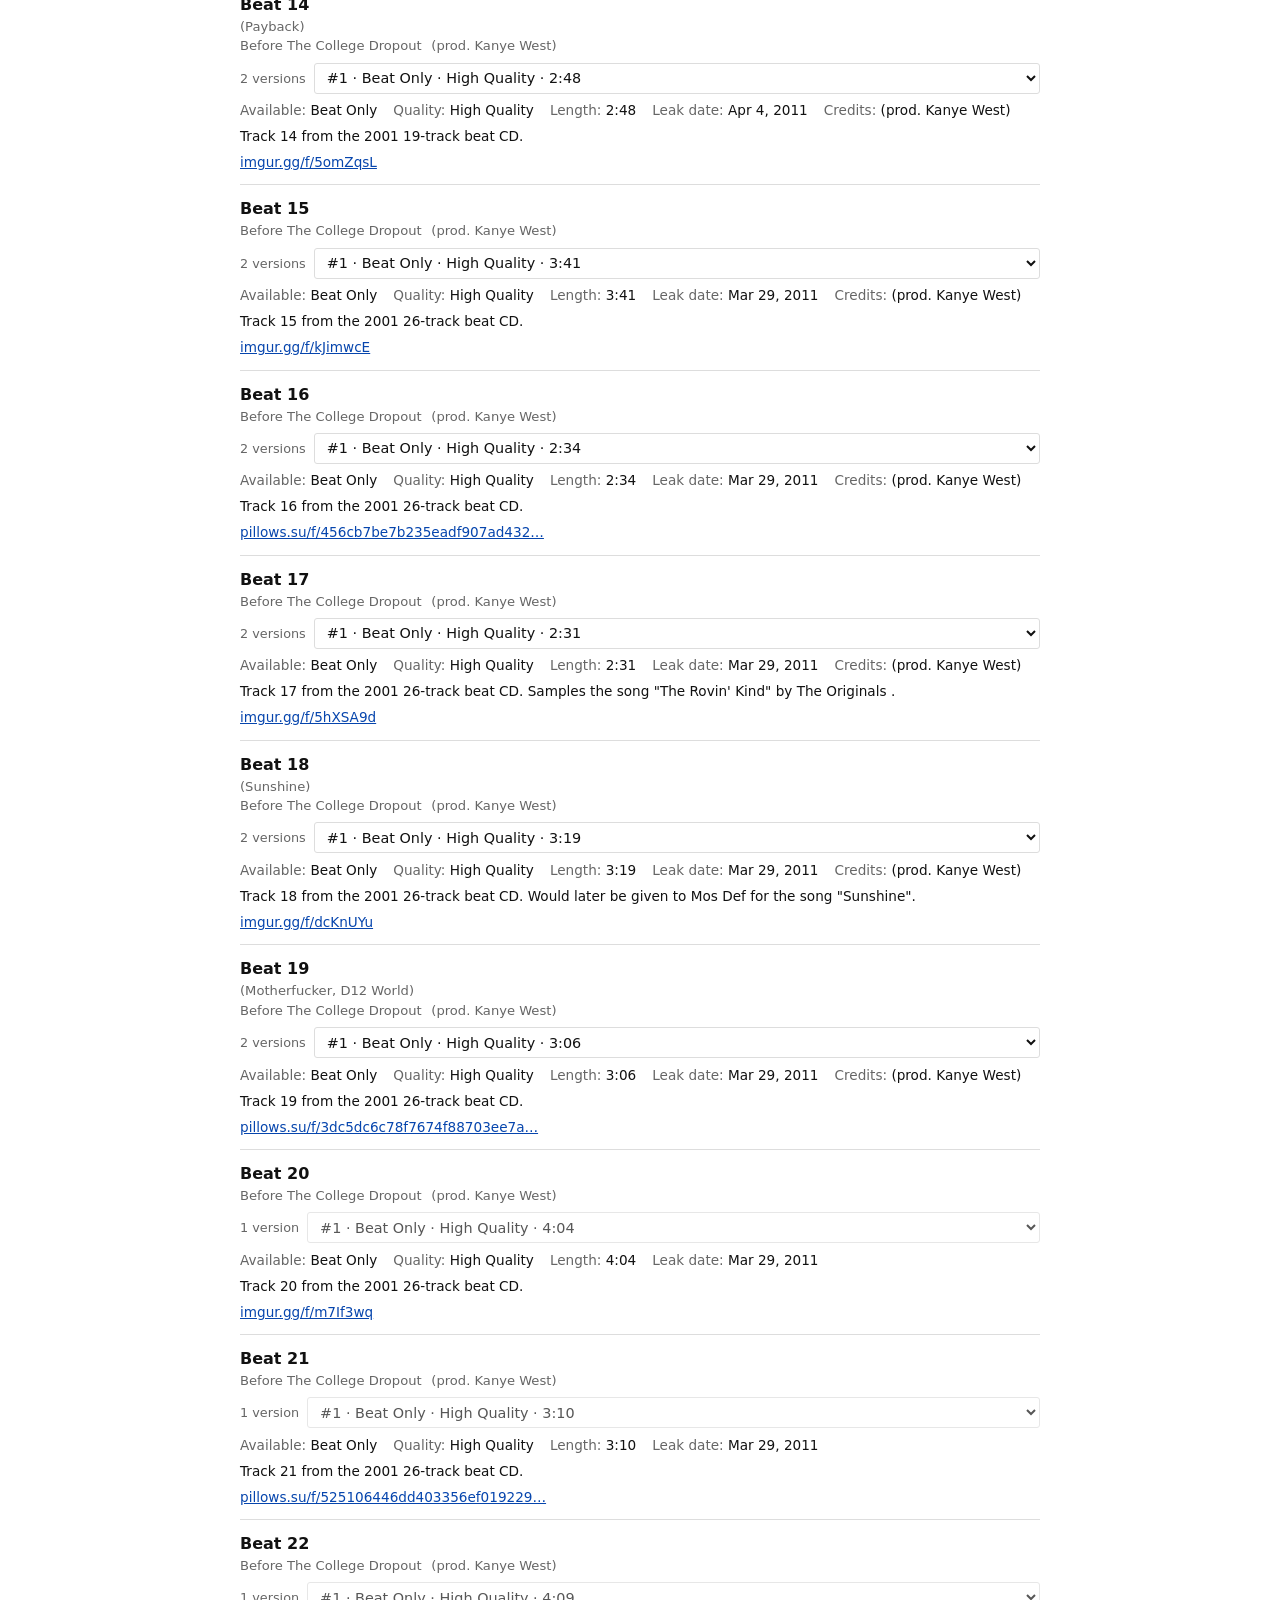
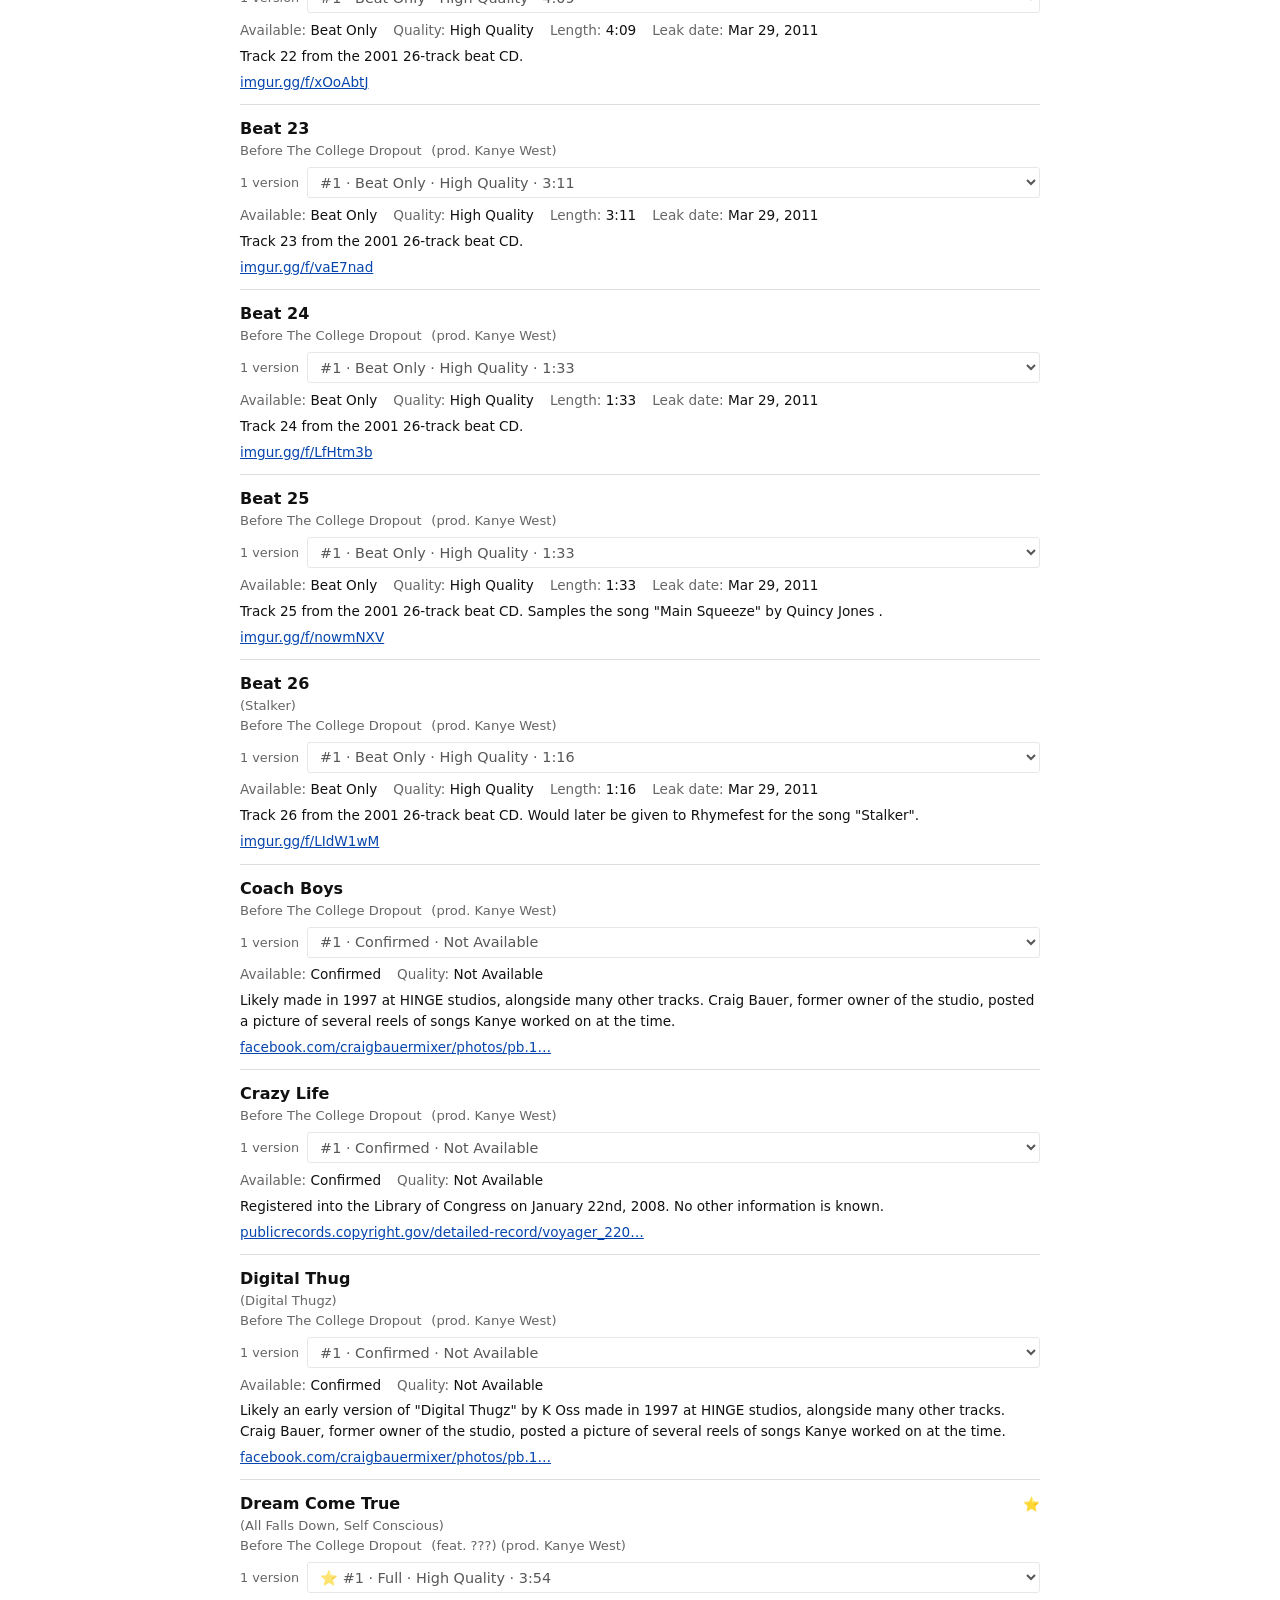
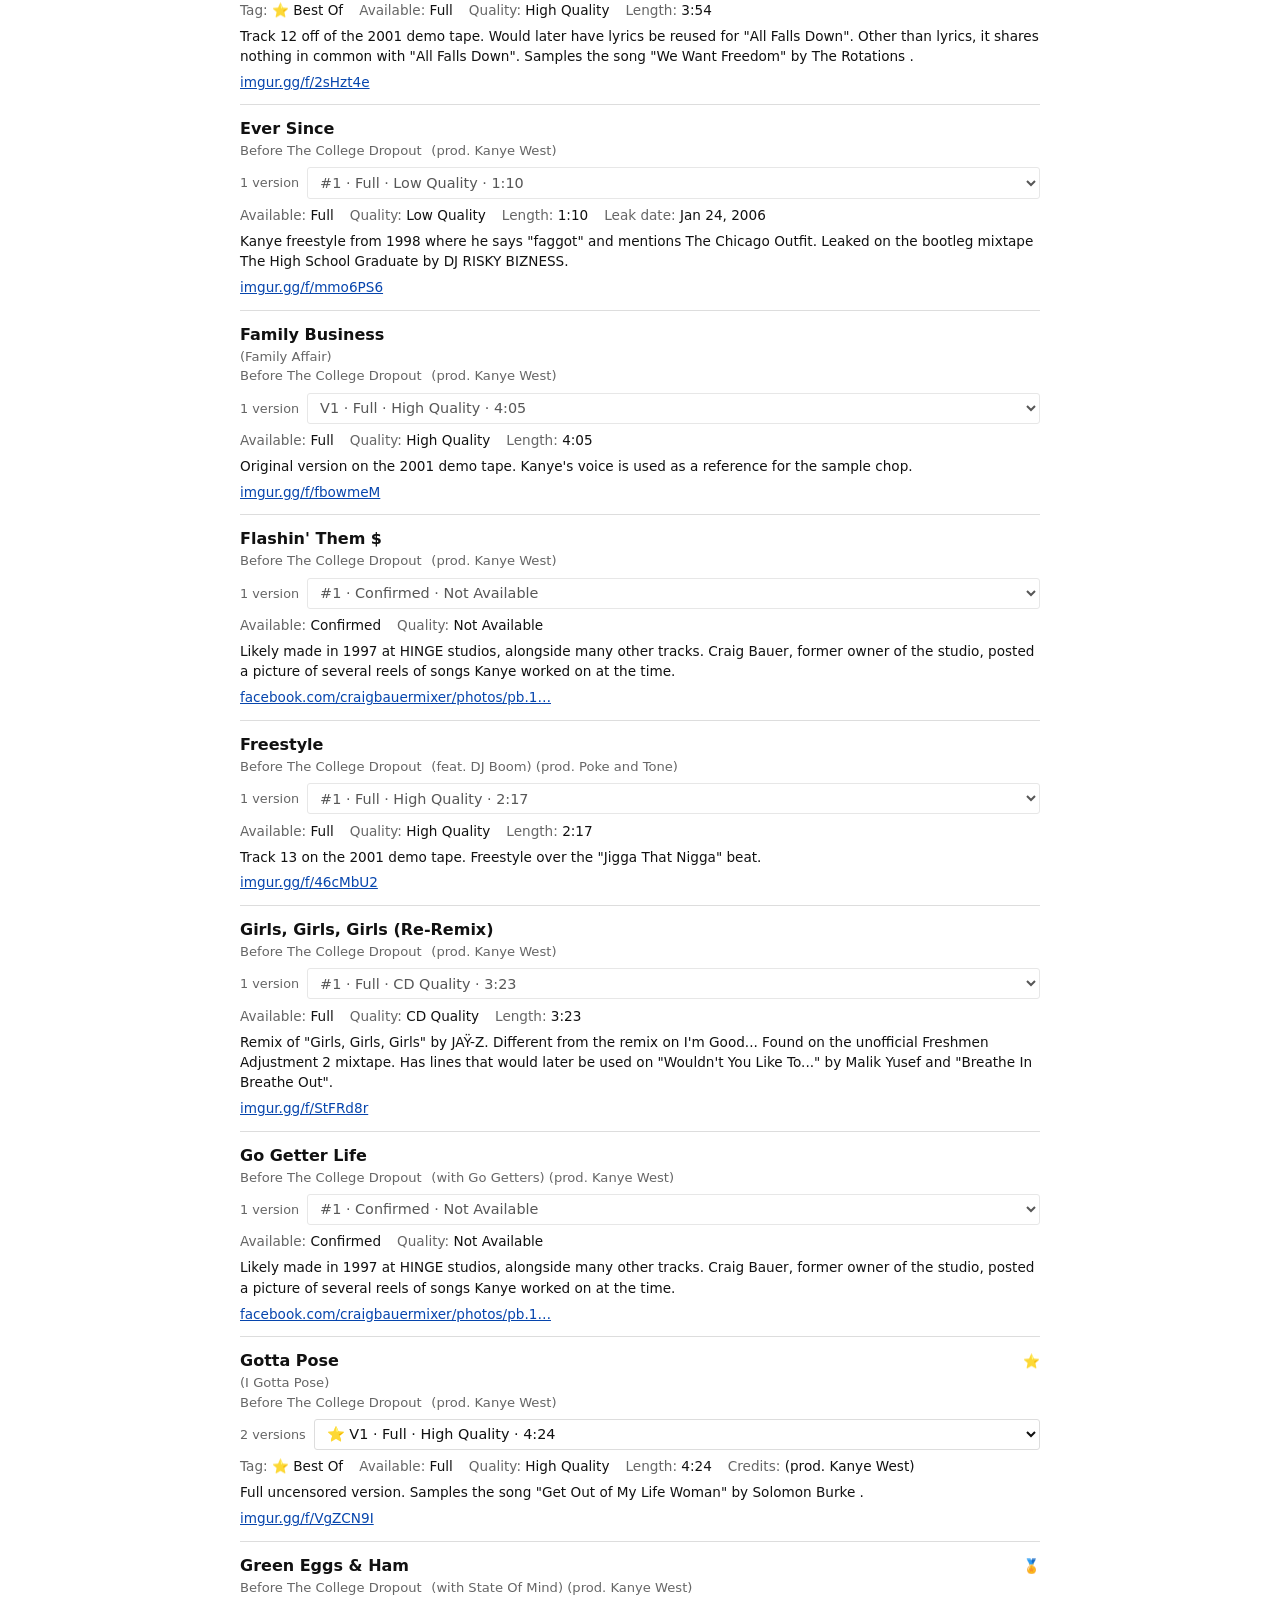
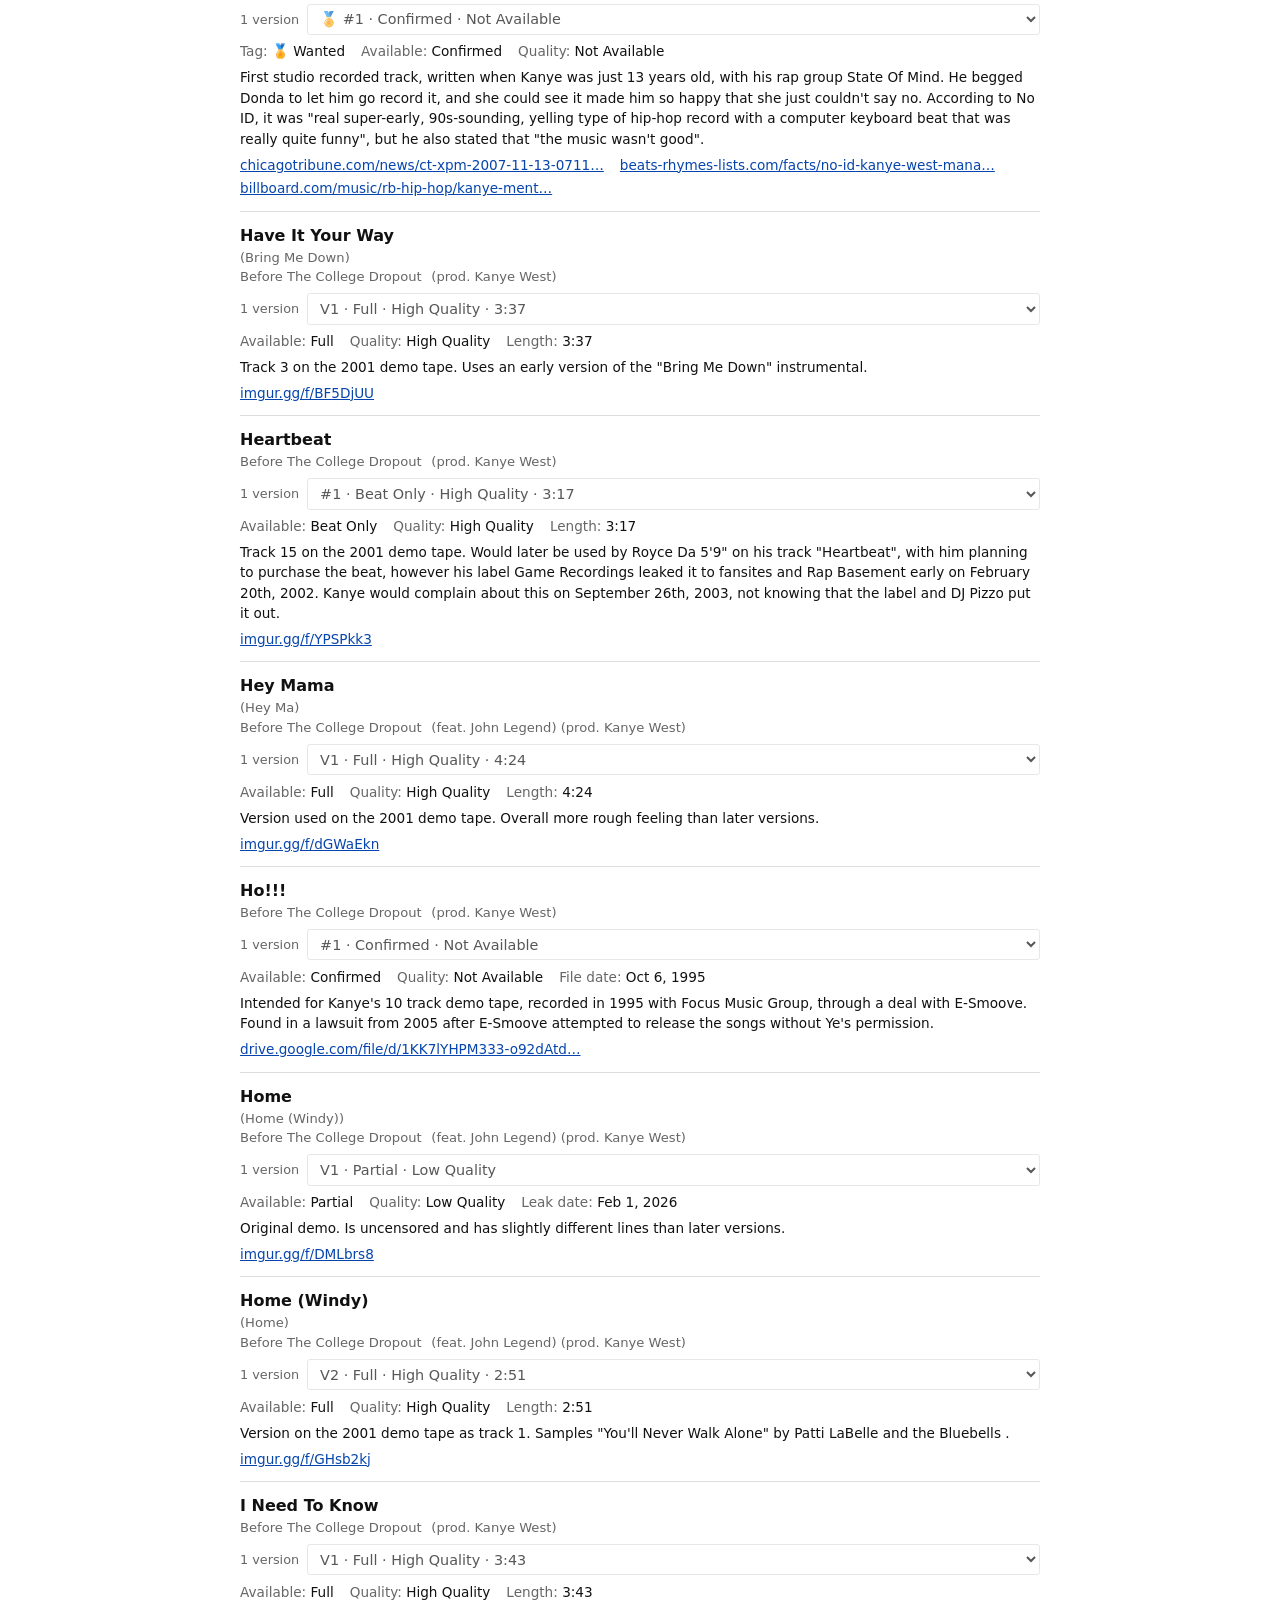
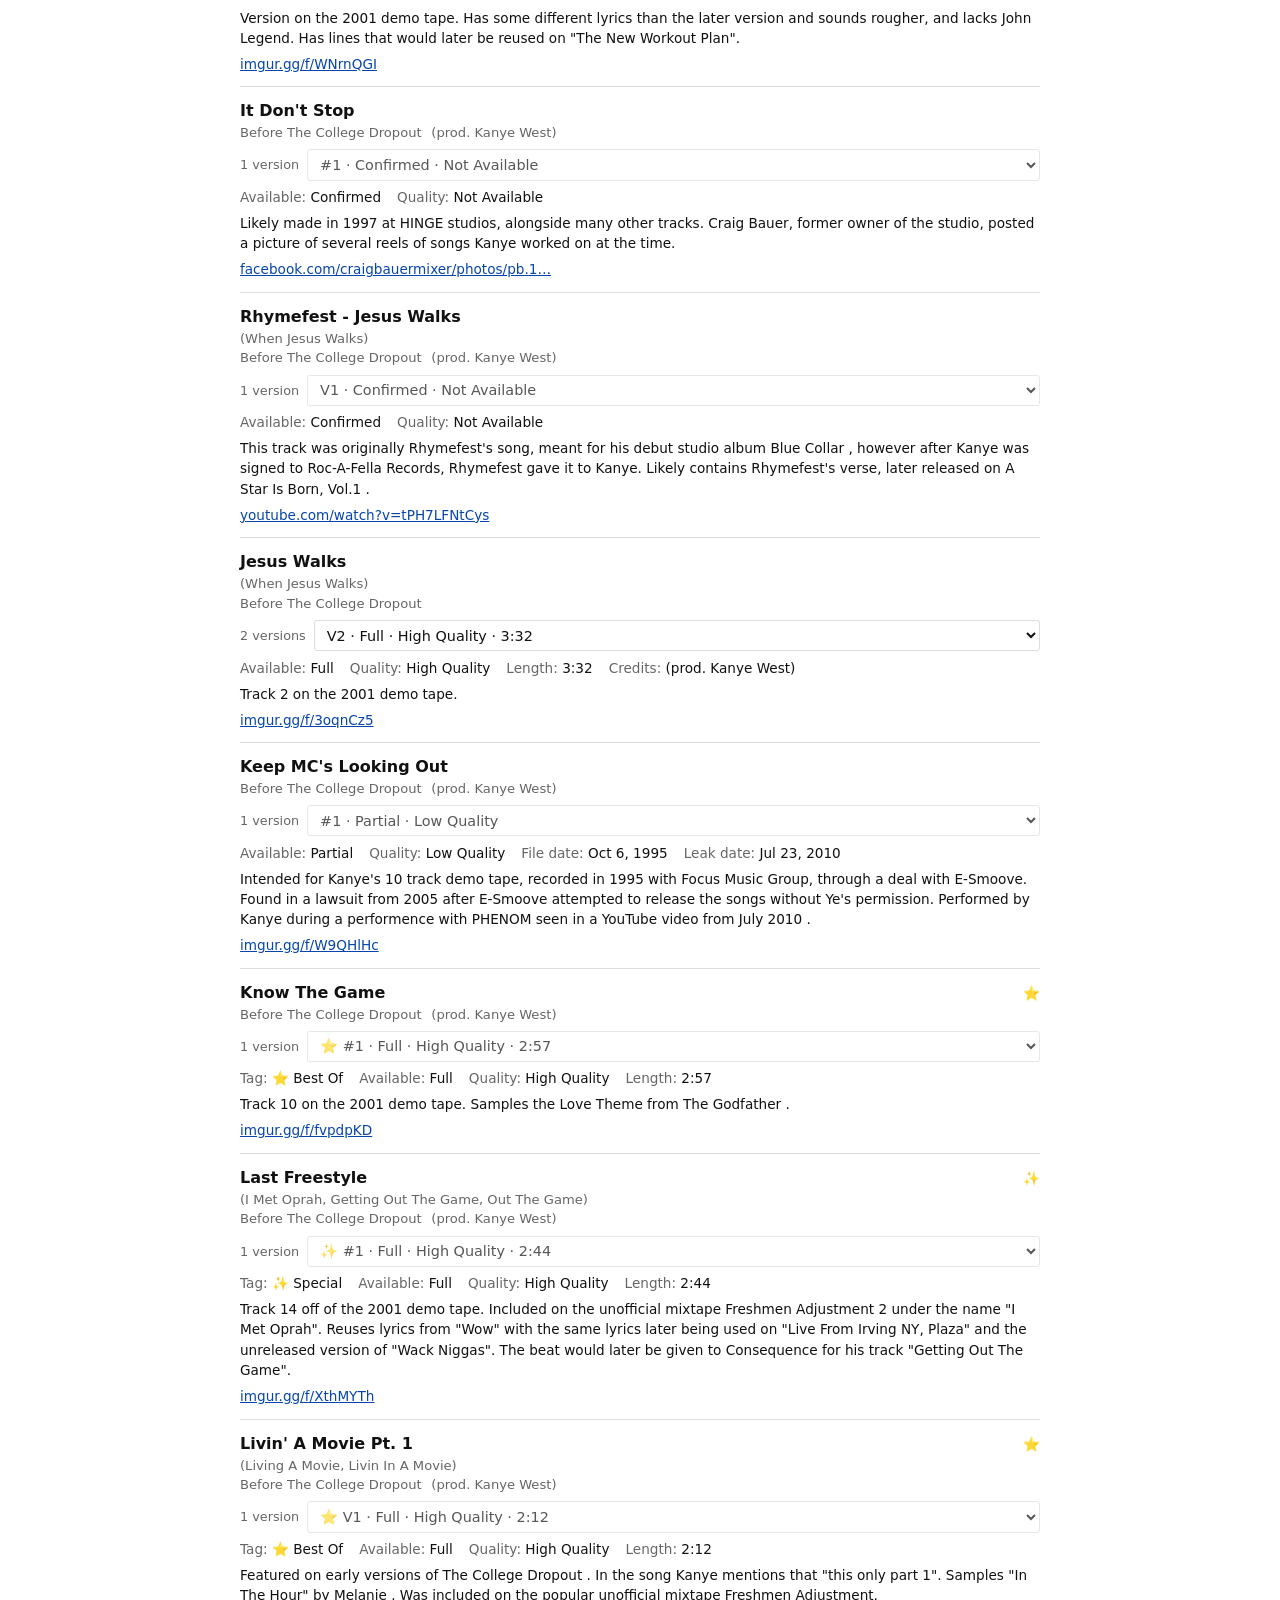
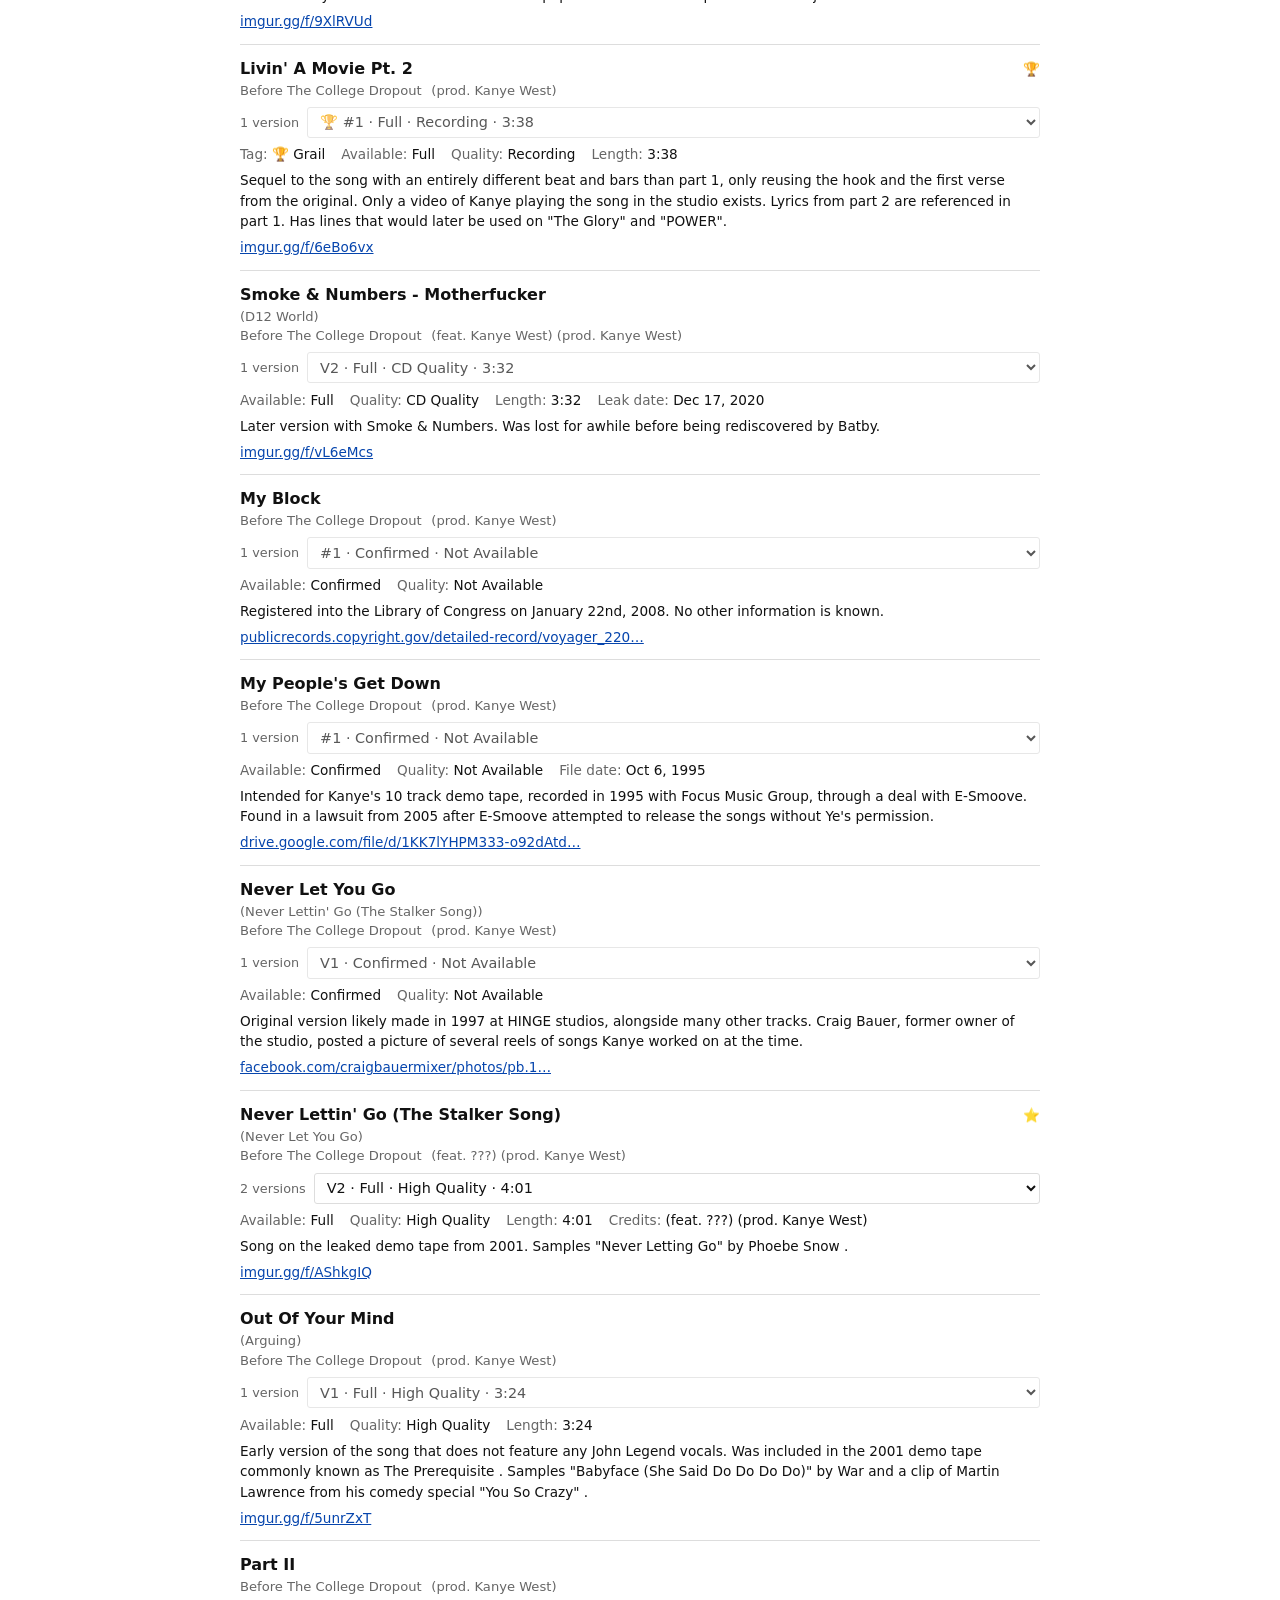
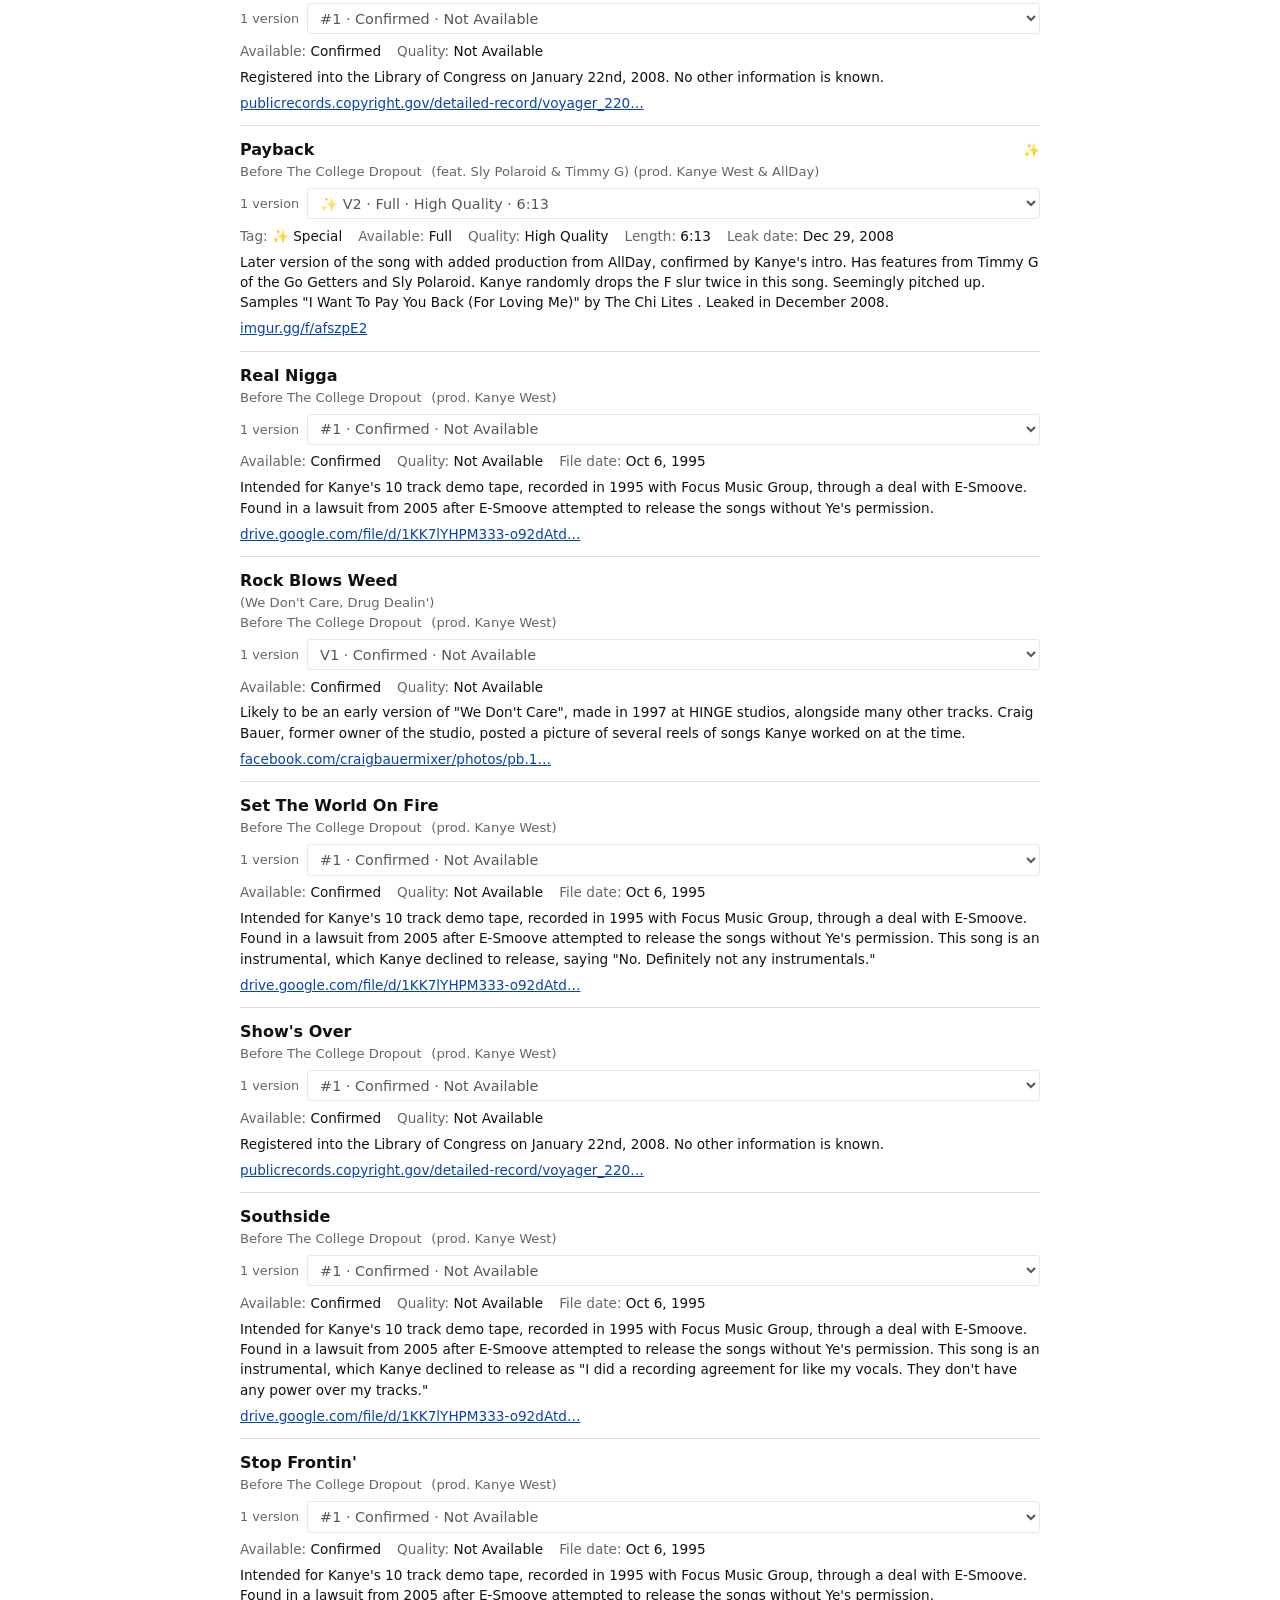
==== commit b82fd658: "Make tracker page plain and minimal Co-Authored-By: Claude Opus 5.5 <noreply@anthropic.com> Claude-S" ====
--- a/tracker/index.html
+++ b/tracker/index.html
@@ -6,13 +6,12 @@
   <title>ye tracker search</title>
   <meta name="description" content="Search every song and version on the Ye Tracker, with Best Of and Special picks.">
   <link rel="icon" href="../favicon.svg" type="image/svg+xml">
-  <meta name="theme-color" content="#24223a">
   <link rel="stylesheet" href="tracker.css">
 </head>
 <body>
   <header class="top">
     <div class="top-inner">
-      <a class="home" href="../">← cerulean</a>
+      <a class="home" href="../">home</a>
       <h1>ye tracker <span>search</span></h1>
       <p class="meta" id="meta">loading…</p>
     </div>
--- a/tracker/tracker.css
+++ b/tracker/tracker.css
@@ -1,115 +1,77 @@
-@font-face { font-family: "Barlow Condensed"; src: url("../fonts/barlow-condensed-700.woff2") format("woff2"); font-weight: 700; font-display: swap; }
-@font-face { font-family: "Michroma"; src: url("../fonts/michroma-400.woff2") format("woff2"); font-weight: 400; font-display: swap; }
-
 :root {
-  --bg: #1b1a2b;
-  --panel: rgb(20 18 28 / .78);
-  --panel-2: #2a2742;
-  --line: #4a4570;
-  --accent: #a796ff;
-  --text: #e4dfff;
-  --muted: #a9a3c9;
-  --gold: #ffd966;
-  --title: "Barlow Condensed", "Arial Narrow", Impact, sans-serif;
-  --label: "Michroma", "Eurostile", Arial, sans-serif;
-  --body: system-ui, -apple-system, "Segoe UI", Roboto, sans-serif;
-  color-scheme: dark;
+  --bg: #fff;
+  --text: #111;
+  --muted: #666;
+  --line: #ddd;
+  --link: #0645ad;
+  color-scheme: light dark;
+}
+@media (prefers-color-scheme: dark) {
+  :root { --bg: #111; --text: #ddd; --muted: #999; --line: #333; --link: #8ab4f8; }
 }
 
-* { box-sizing: border-box; margin: 0; padding: 0; }
-html { background: var(--bg); }
+* { box-sizing: border-box; }
 body {
-  min-height: 100svh;
-  background: linear-gradient(180deg, #24223a 0%, #2e2b4a 40%, #3e3a5e 100%) fixed;
-  color: var(--text);
-  font: 15px/1.5 var(--body);
-  -webkit-font-smoothing: antialiased;
-  overflow-x: hidden;
+  margin: 0 auto; max-width: 52rem; padding: 1rem 16px 2rem;
+  background: var(--bg); color: var(--text);
+  font: 15px/1.5 system-ui, -apple-system, "Segoe UI", Roboto, sans-serif;
 }
-a { color: var(--accent); }
-a:hover { color: var(--text); }
-:focus-visible { outline: 3px solid var(--text); outline-offset: 2px; }
+a { color: var(--link); }
 .sr { position: absolute; width: 1px; height: 1px; overflow: hidden; clip-path: inset(50%); white-space: nowrap; }
 
-/* ---------- header ---------- */
-.top {
-  position: sticky; top: 0; z-index: 5;
-  background: rgb(27 26 43 / .94);
-  backdrop-filter: blur(8px);
-  border-bottom: 1px solid var(--line);
-  padding: 1rem 16px .6rem;
+/* header */
+.top-inner { display: flex; align-items: baseline; flex-wrap: wrap; gap: .25rem .75rem; }
+.home { font-size: .85rem; }
+h1 { font-size: 1.25rem; margin: 0; font-weight: 600; }
+h1 span { font-weight: 400; }
+.meta { margin: 0 0 0 auto; font-size: .8rem; color: var(--muted); }
+
+.views { display: flex; flex-wrap: wrap; gap: .25rem .9rem; margin-top: .75rem; }
+.views button {
+  font: inherit; font-size: .9rem; color: var(--link); background: none; border: 0; padding: .2rem 0; cursor: pointer;
 }
-.top > * { max-width: 62rem; margin-inline: auto; }
-.top-inner { display: flex; align-items: baseline; flex-wrap: wrap; gap: .3rem 1rem; }
-.home { font: .7rem var(--label); letter-spacing: .14em; text-decoration: none; text-transform: lowercase; }
-h1 { font: 700 2rem/1 var(--title); text-transform: uppercase; letter-spacing: .02em; color: var(--accent); }
-h1 span { color: var(--text); }
-.meta { margin-left: auto; font-size: .78rem; color: var(--muted); }
+.views button[aria-pressed="true"] { color: var(--text); font-weight: 600; text-decoration: underline; text-underline-offset: 4px; }
 
-.views { display: flex; gap: .4rem; margin-top: .8rem; overflow-x: auto; scrollbar-width: none; }
-.views button {
-  flex: none; cursor: pointer;
-  font: .68rem var(--label); letter-spacing: .1em; text-transform: uppercase;
-  color: var(--accent); background: var(--panel); border: 2px solid var(--accent);
-  padding: .5rem .8rem; min-height: 2.5rem;
+.controls { display: flex; flex-wrap: wrap; gap: .5rem; margin-top: .6rem; align-items: center; }
+.search { flex: 1 1 16rem; }
+input[type="search"], select {
+  width: 100%; font: inherit; font-size: .9rem; color: var(--text); background: var(--bg);
+  border: 1px solid var(--line); border-radius: 3px; padding: .35rem .5rem;
 }
-.views button[aria-pressed="true"] { background: var(--accent); color: #14121c; }
+.sel { flex: 0 1 11rem; }
+.check { font-size: .85rem; color: var(--muted); display: flex; gap: .3rem; align-items: center; }
+.count { margin: .5rem 0 0; font-size: .8rem; color: var(--muted); }
 
-.controls { display: flex; flex-wrap: wrap; gap: .5rem; margin-top: .7rem; align-items: center; }
-.search { flex: 1 1 18rem; }
-input[type="search"], select {
-  width: 100%; min-height: 2.6rem; font: inherit; color: var(--text);
-  background: var(--panel-2); border: 1px solid var(--line); border-radius: 6px; padding: .45rem .7rem;
-}
-input[type="search"]::placeholder { color: var(--muted); }
-.sel { flex: 0 1 12rem; }
-.check { font-size: .85rem; color: var(--muted); display: flex; gap: .4rem; align-items: center; cursor: pointer; }
-.check input { accent-color: var(--accent); width: 1.05rem; height: 1.05rem; }
-.count { margin-top: .5rem; font-size: .8rem; color: var(--muted); }
+/* songs */
+.list { margin-top: .75rem; border-top: 1px solid var(--line); }
+.card { padding: .75rem 0; border-bottom: 1px solid var(--line); }
+.card-head { display: flex; gap: .5rem; align-items: baseline; justify-content: space-between; }
+.name { font-size: 1rem; font-weight: 600; margin: 0; overflow-wrap: anywhere; }
+.flags { flex: none; font-size: .85rem; }
+.alt, .sub { margin: 0; font-size: .82rem; color: var(--muted); }
+.alt:empty { display: none; }
+.sub { display: flex; flex-wrap: wrap; gap: 0 .6rem; }
 
-/* ---------- song cards ---------- */
-.list { max-width: 62rem; margin: 1rem auto 0; padding: 0 16px; display: grid; gap: .7rem; }
-.card {
-  background: var(--panel); border: 1px solid var(--line); border-left: 3px solid var(--accent);
-  border-radius: 6px; padding: .85rem 1rem;
-}
-.card-head { display: flex; gap: .6rem; align-items: baseline; justify-content: space-between; }
-.name { font: 700 1.35rem/1.15 var(--title); letter-spacing: .01em; overflow-wrap: anywhere; }
-.flags { flex: none; font-size: .95rem; }
-.alt { color: var(--muted); font-size: .85rem; font-style: italic; }
-.alt:empty { display: none; }
-.sub { font-size: .82rem; color: var(--muted); margin-top: .15rem; display: flex; flex-wrap: wrap; gap: 0 .7rem; }
-.era { color: var(--accent); }
+.vsel { display: flex; flex-wrap: wrap; align-items: center; gap: .3rem .5rem; margin-top: .4rem; }
+.vlabel { font-size: .8rem; color: var(--muted); }
+.vsel select { flex: 1 1 14rem; width: auto; max-width: 100%; }
 
-.vsel { display: flex; flex-wrap: wrap; align-items: center; gap: .4rem .6rem; margin-top: .6rem; }
-.vlabel { font: .62rem var(--label); letter-spacing: .12em; text-transform: uppercase; color: var(--muted); }
-.vsel select { flex: 1 1 16rem; width: auto; max-width: 100%; }
+.detail { margin-top: .4rem; font-size: .85rem; }
+.facts { display: flex; flex-wrap: wrap; gap: 0 1rem; margin: 0; }
+.facts dt { display: inline; color: var(--muted); }
+.facts dt::after { content: ": "; }
+.facts dd { display: inline; margin: 0; }
+.notes { margin: .35rem 0 0; }
+.notes:empty { display: none; }
+.links { list-style: none; margin: .35rem 0 0; padding: 0; display: flex; flex-wrap: wrap; gap: .2rem 1rem; }
+.links a { overflow-wrap: anywhere; }
+.nolink { color: var(--muted); }
 
-.detail { margin-top: .6rem; }
-.facts { display: flex; flex-wrap: wrap; gap: .3rem; }
-.facts div { background: var(--panel-2); border-radius: 4px; padding: .15rem .5rem; font-size: .78rem; }
-.facts dt { display: inline; color: var(--muted); }
-.facts dt::after { content: " "; }
-.facts dd { display: inline; }
-.notes { margin-top: .5rem; font-size: .9rem; white-space: pre-line; }
-.notes:empty { display: none; }
-.links { list-style: none; margin-top: .5rem; display: flex; flex-wrap: wrap; gap: .4rem; }
-.links a {
-  display: inline-block; max-width: 100%; overflow: hidden; text-overflow: ellipsis; white-space: nowrap;
-  font-size: .82rem; text-decoration: none; padding: .35rem .65rem;
-  border: 1px solid var(--accent); border-radius: 4px;
-}
-.links a:hover { background: var(--accent); color: #14121c; }
-.nolink { font-size: .82rem; color: var(--muted); }
-
-.empty { text-align: center; color: var(--muted); padding: 3rem 1rem; }
+.empty { color: var(--muted); padding: 2rem 0; }
 .more { height: 1px; }
-.foot { max-width: 62rem; margin: 2rem auto; padding: 0 16px 2rem; font-size: .8rem; color: var(--muted); text-align: center; }
+.foot { margin-top: 2rem; font-size: .8rem; color: var(--muted); }
 
 @media (max-width: 600px) {
-  .top { position: static; }
-  h1 { font-size: 1.7rem; }
   .meta { margin-left: 0; width: 100%; }
   .sel { flex: 1 1 45%; }
-  .card { padding: .75rem; }
 }
